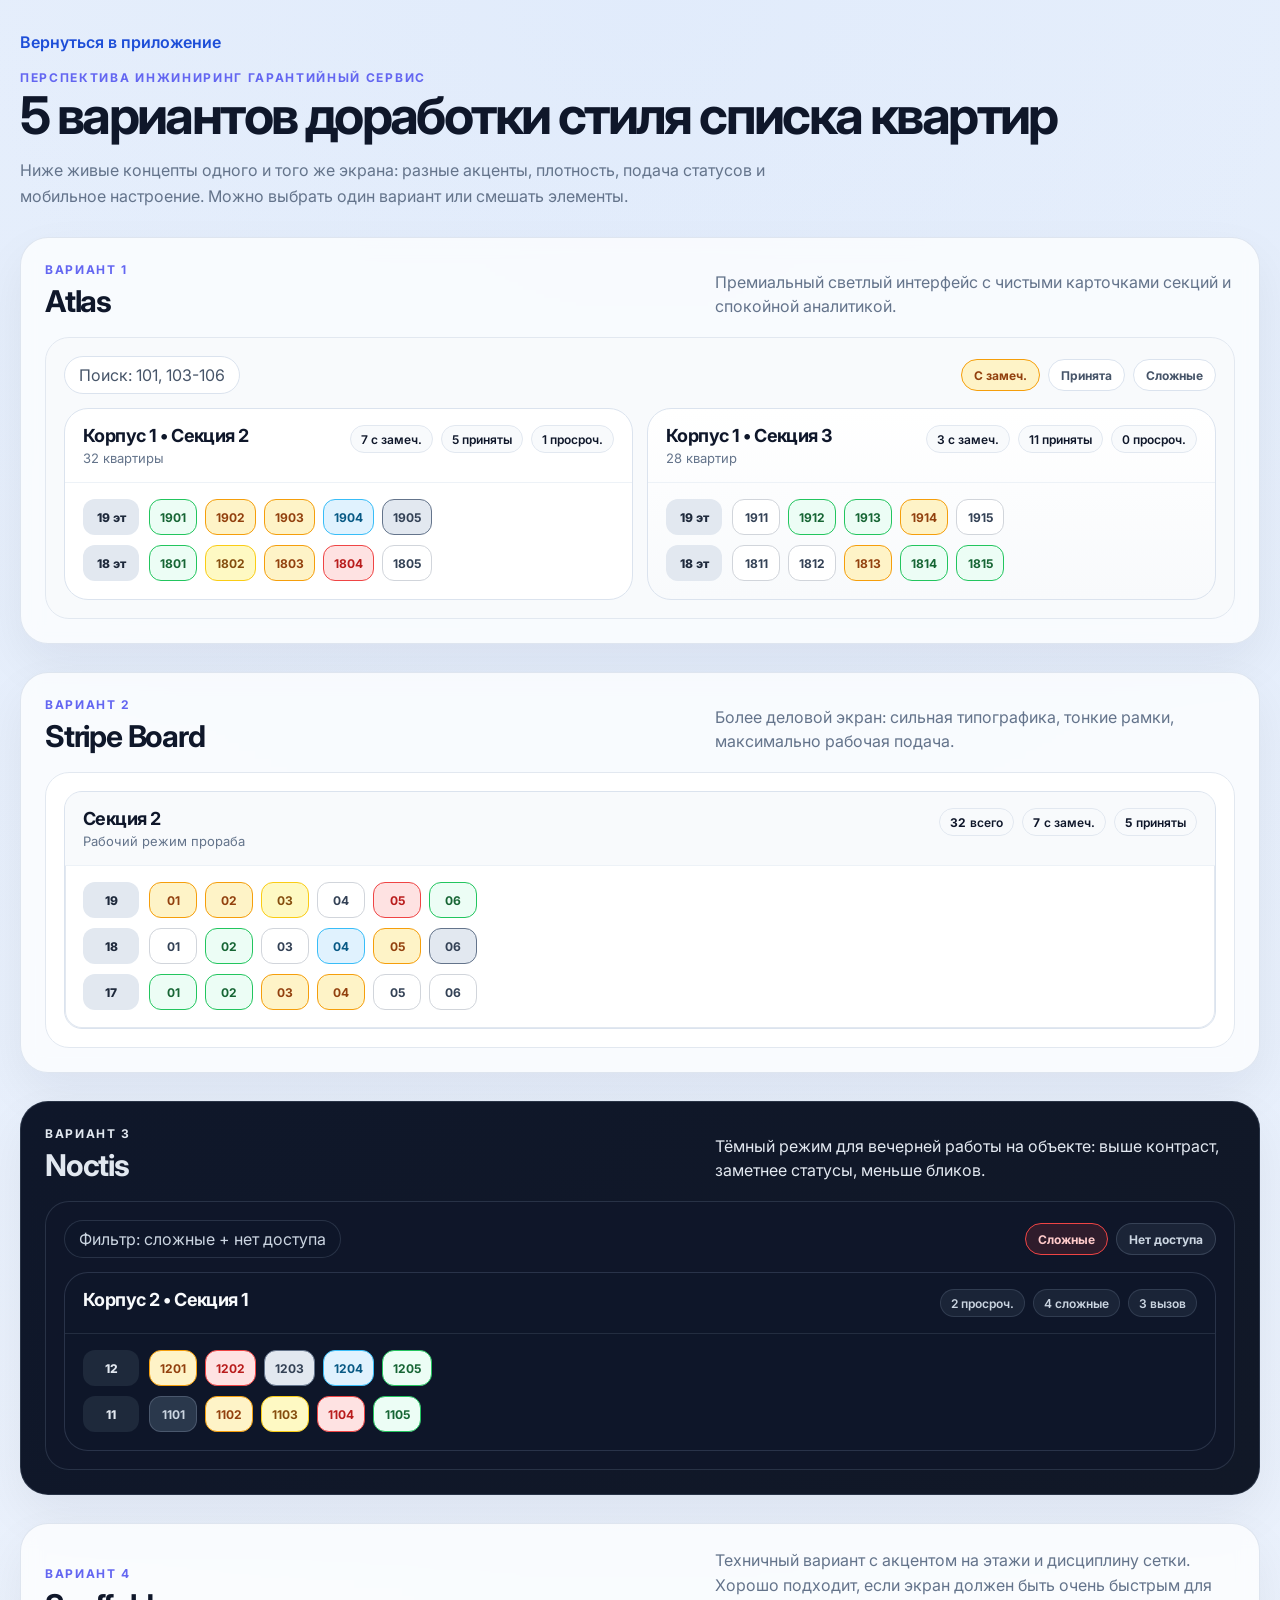
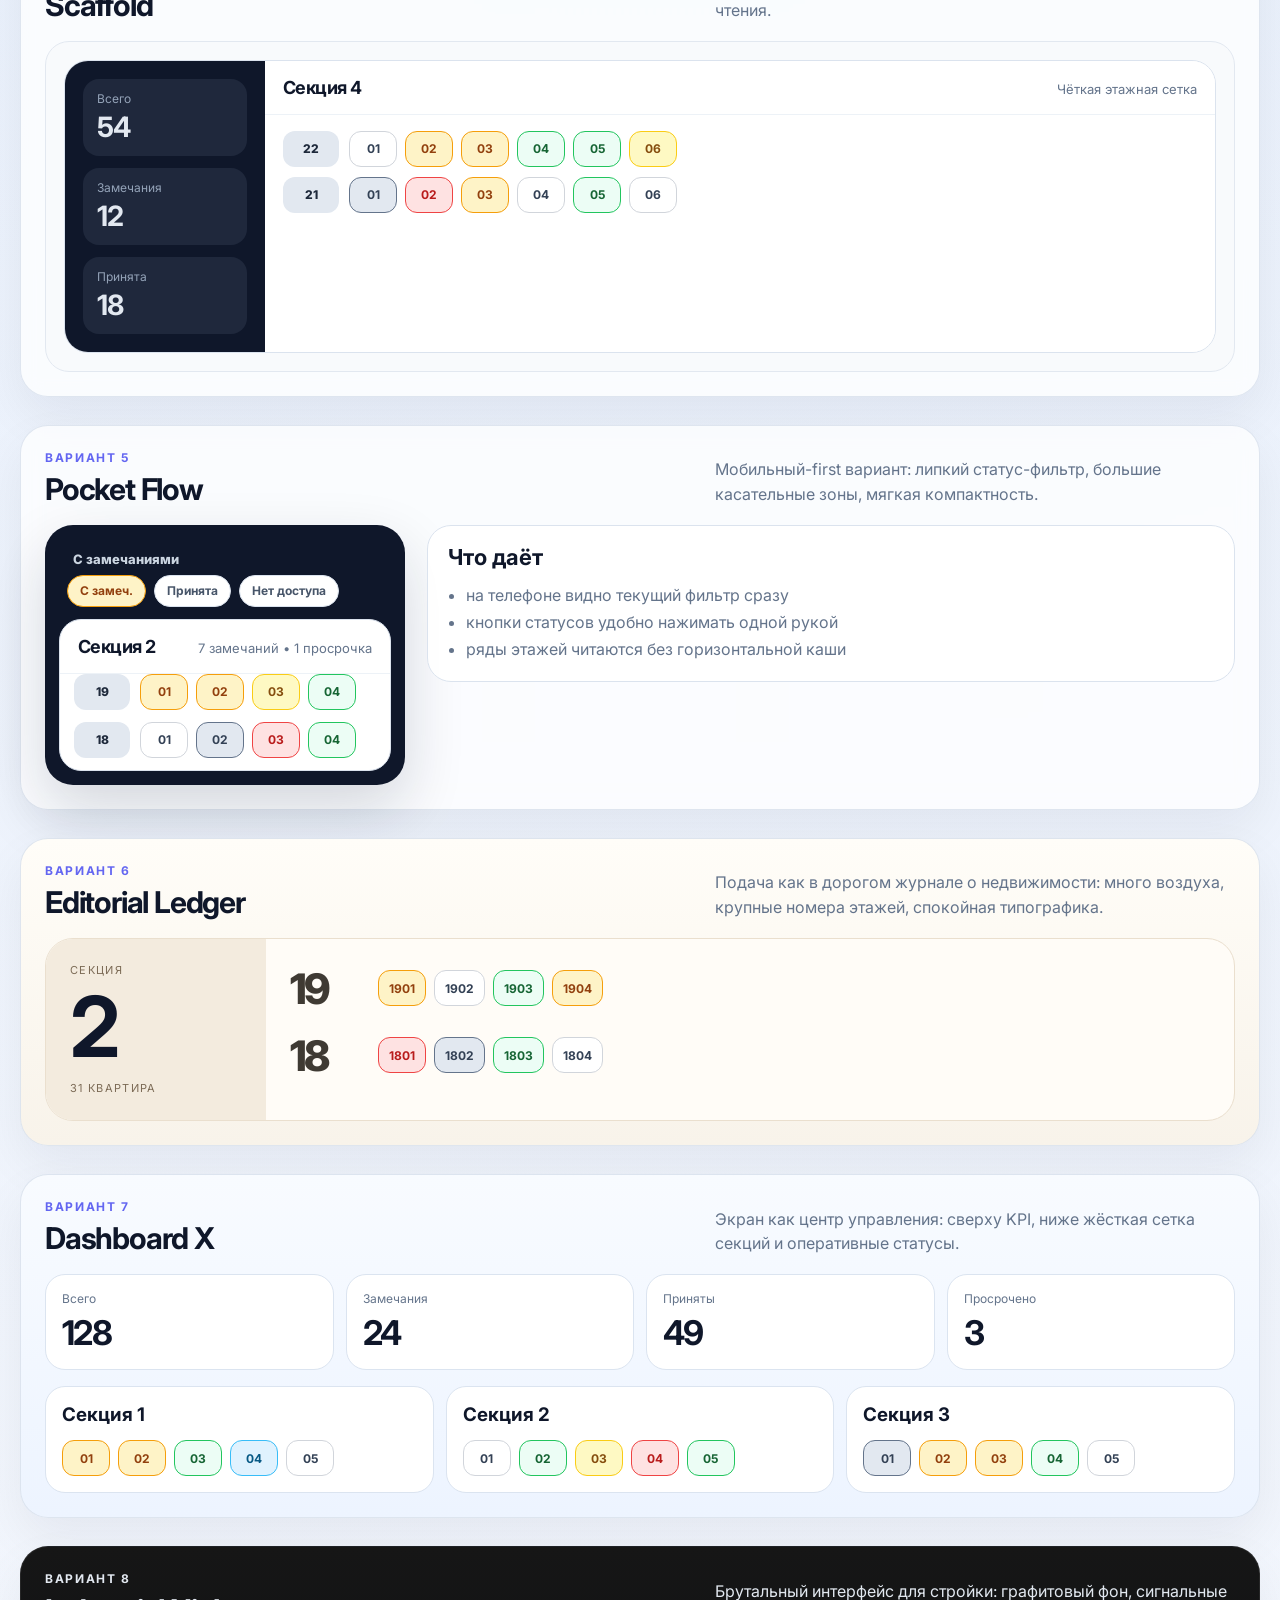
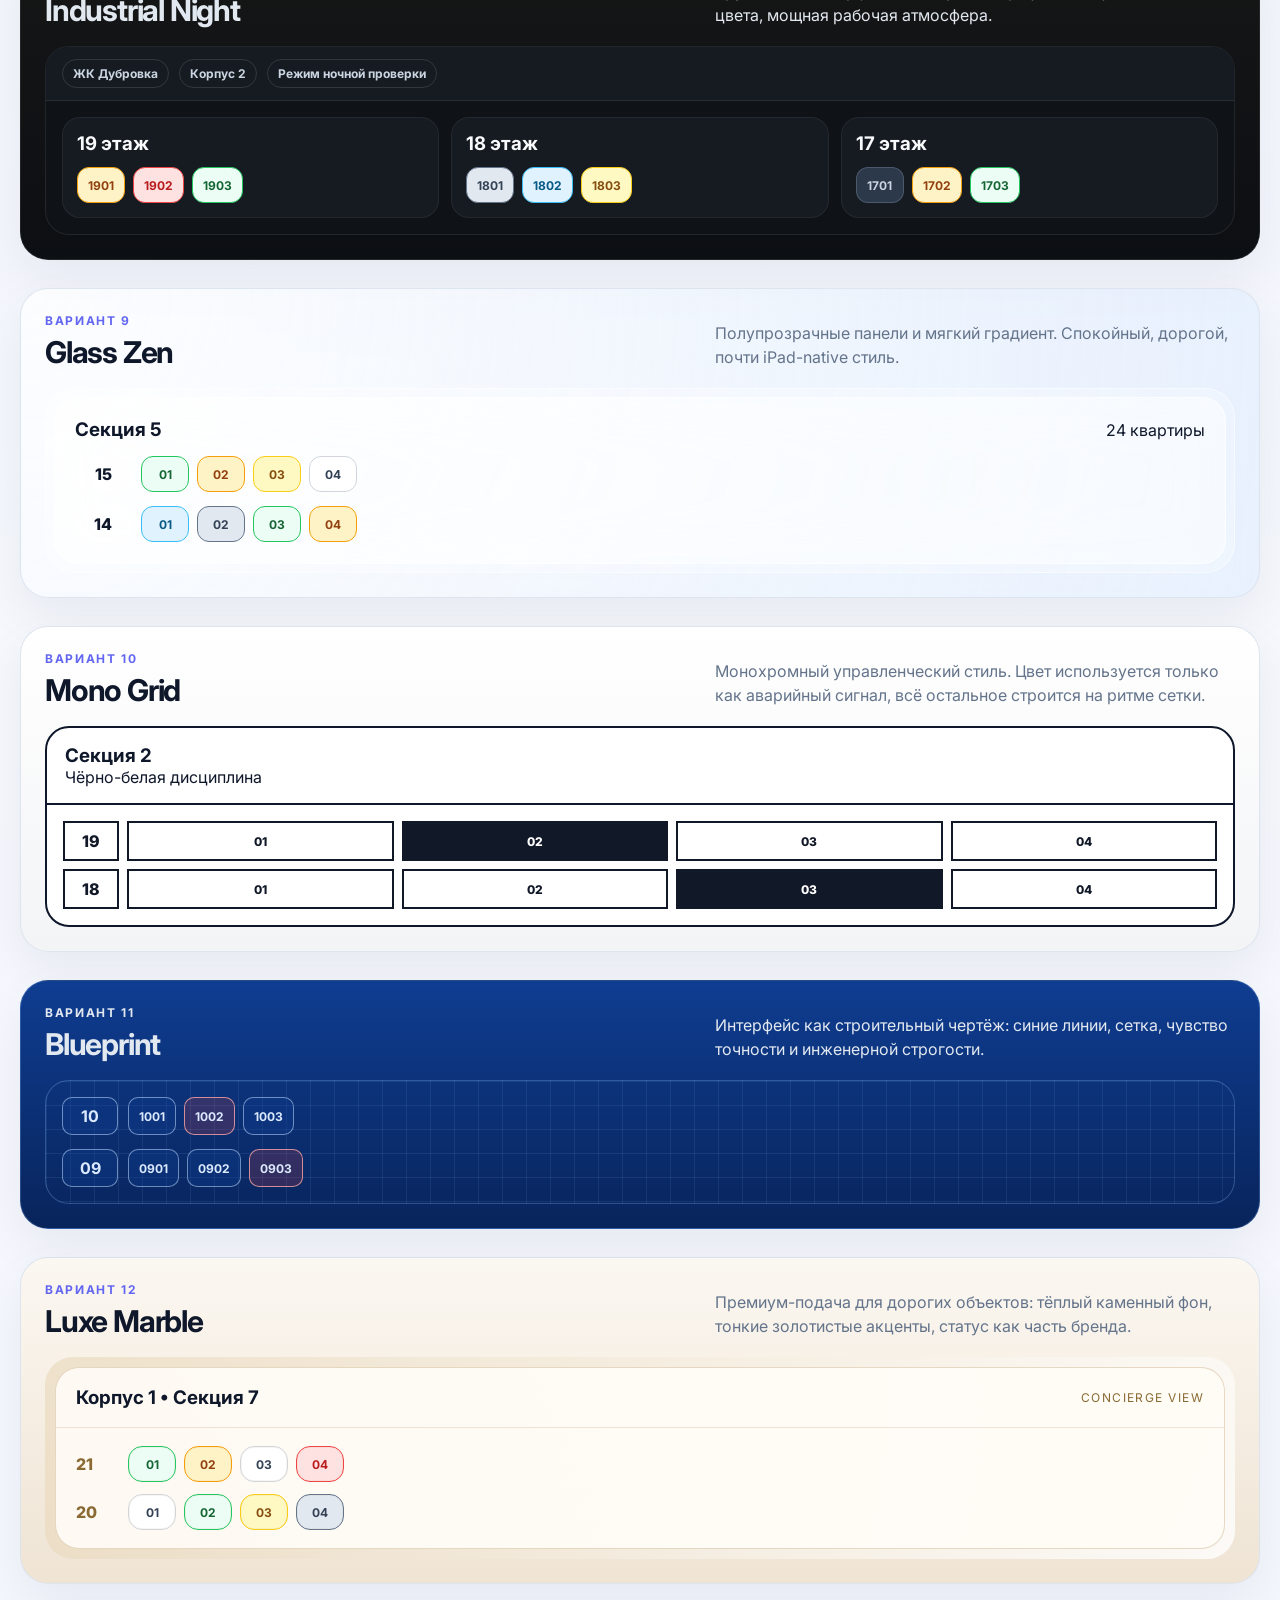
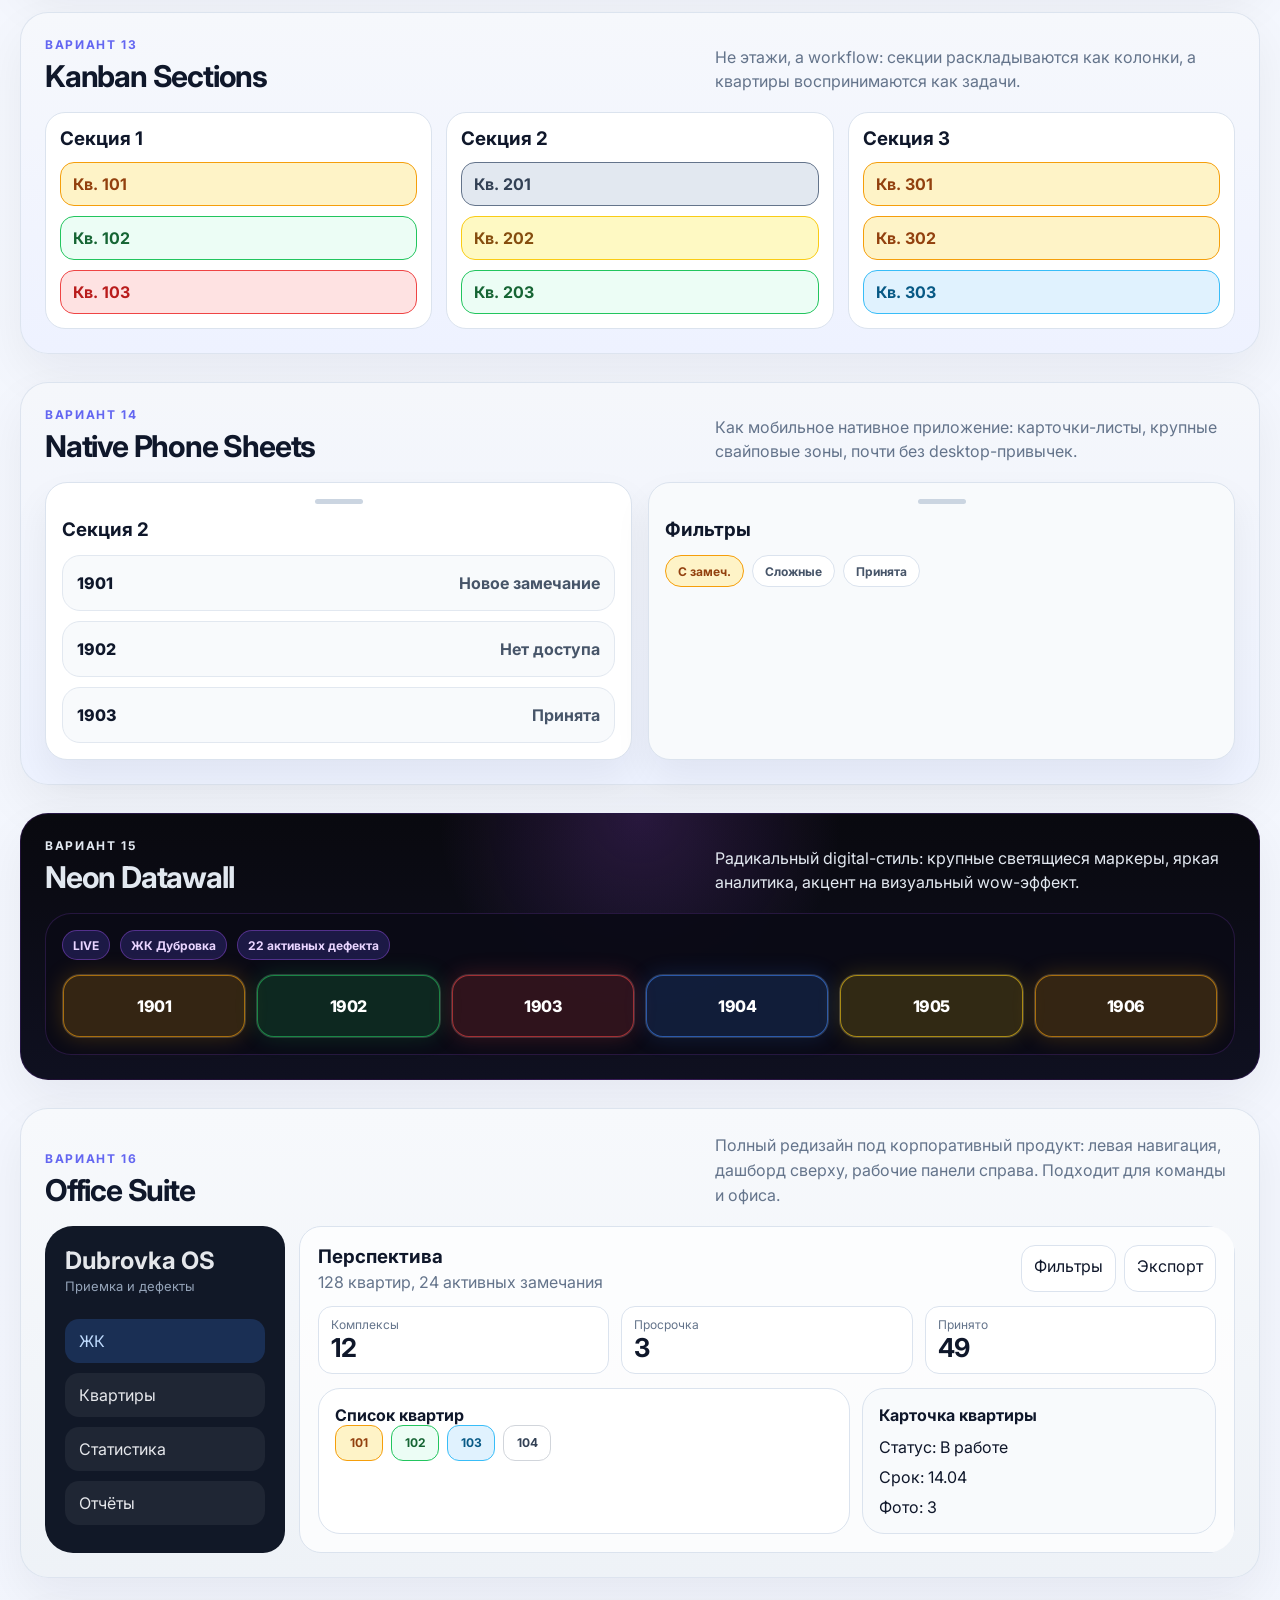
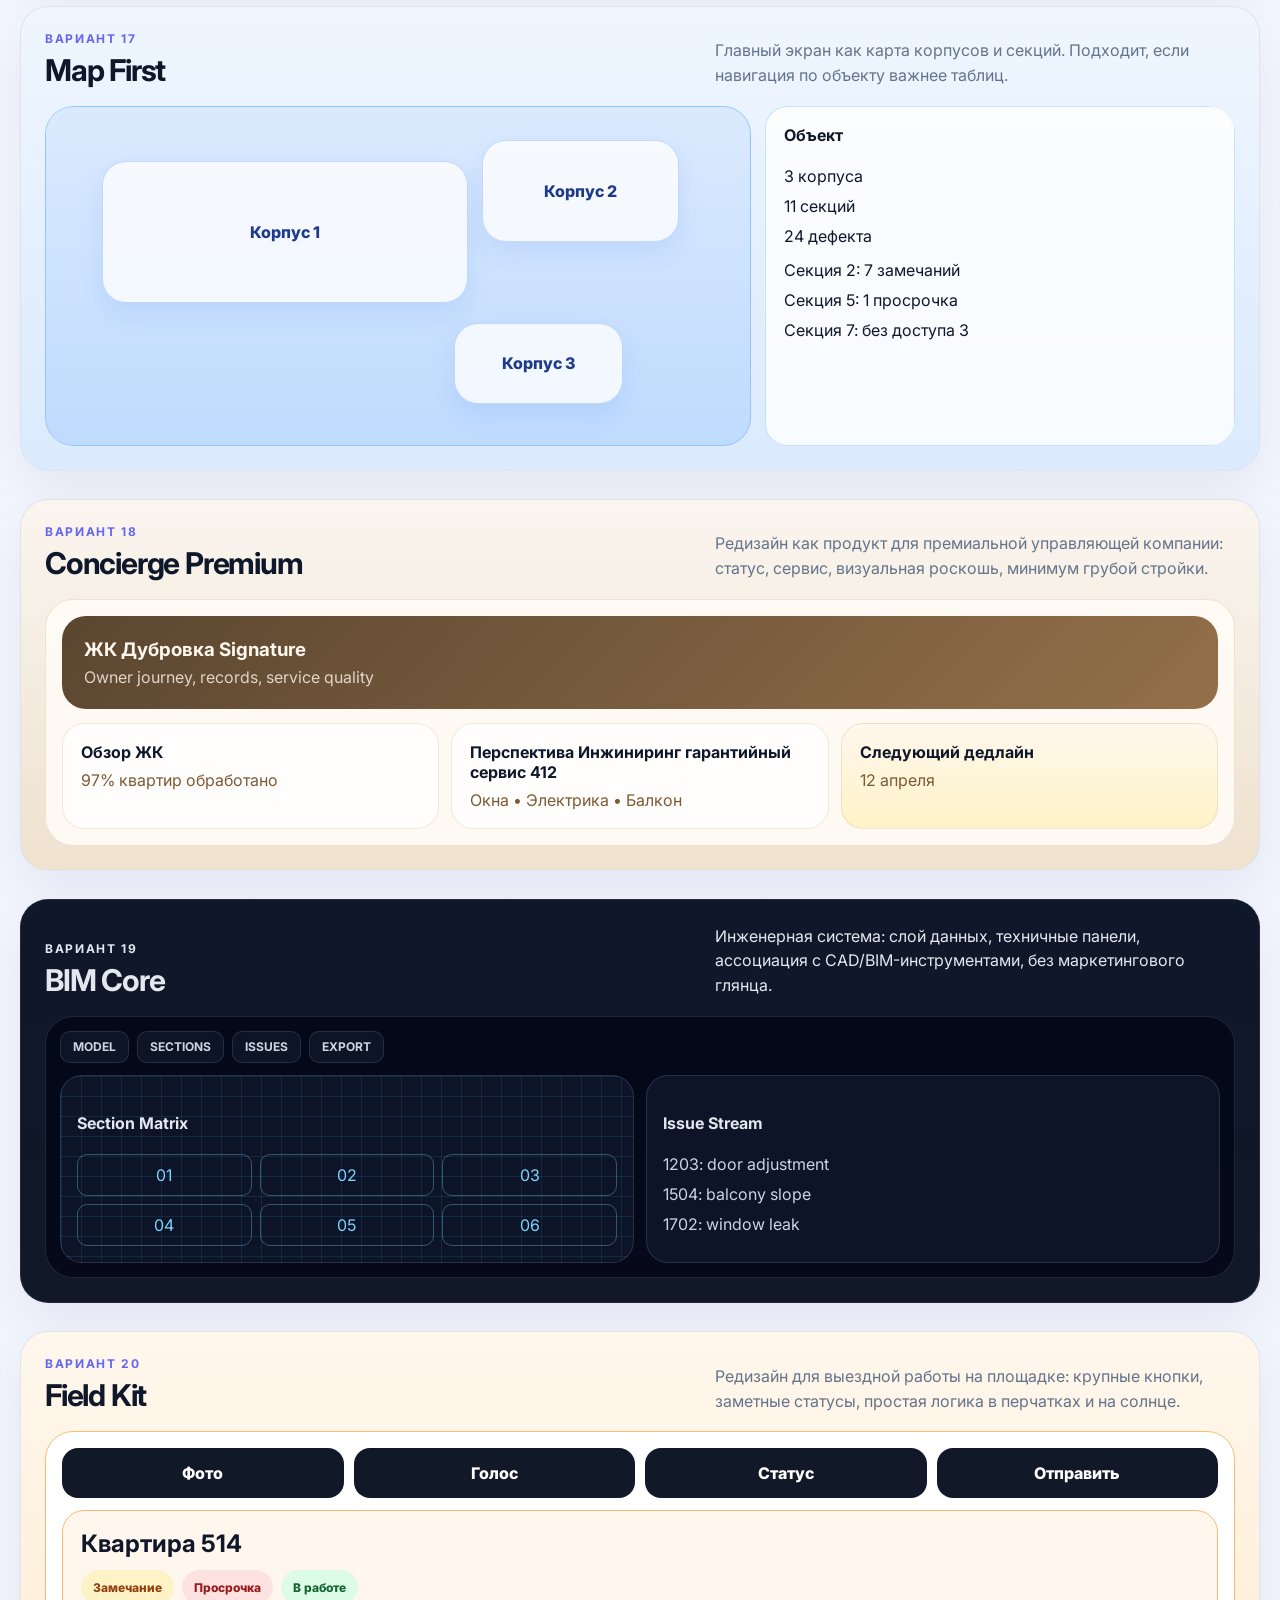
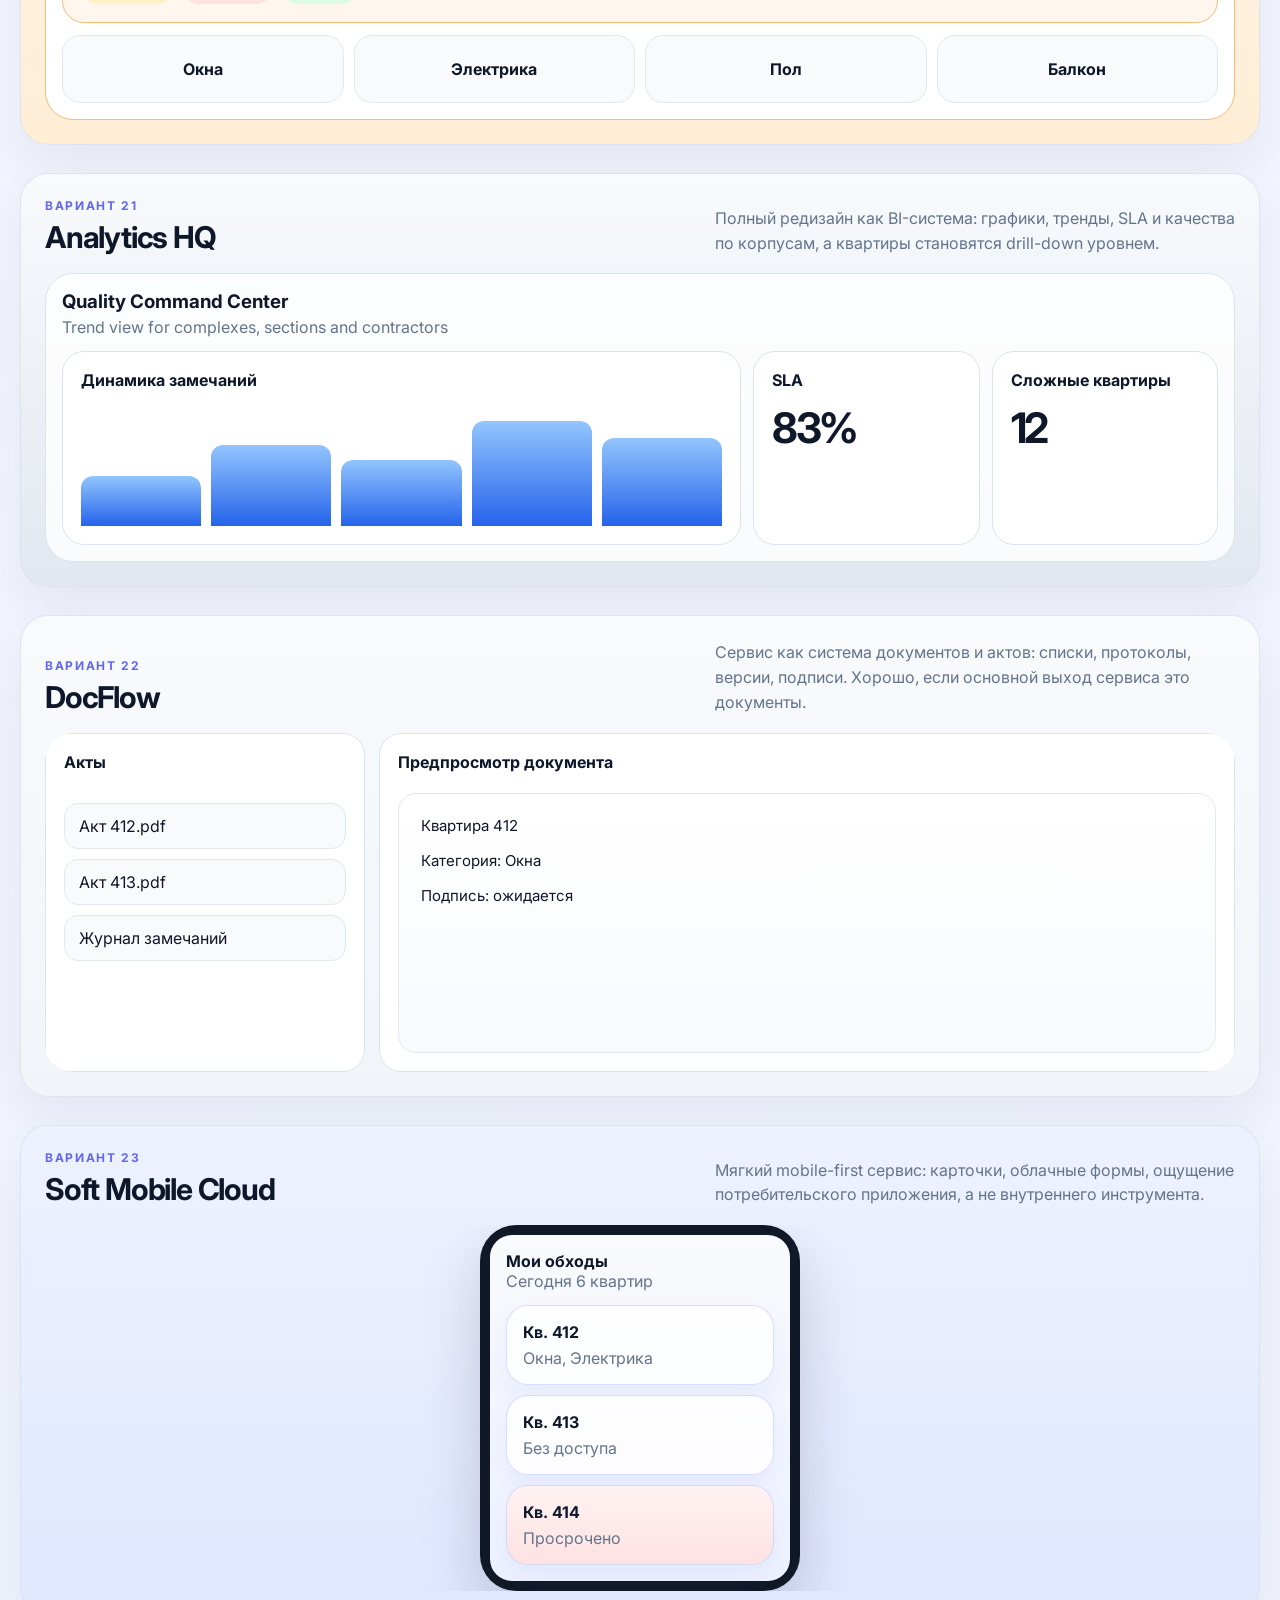
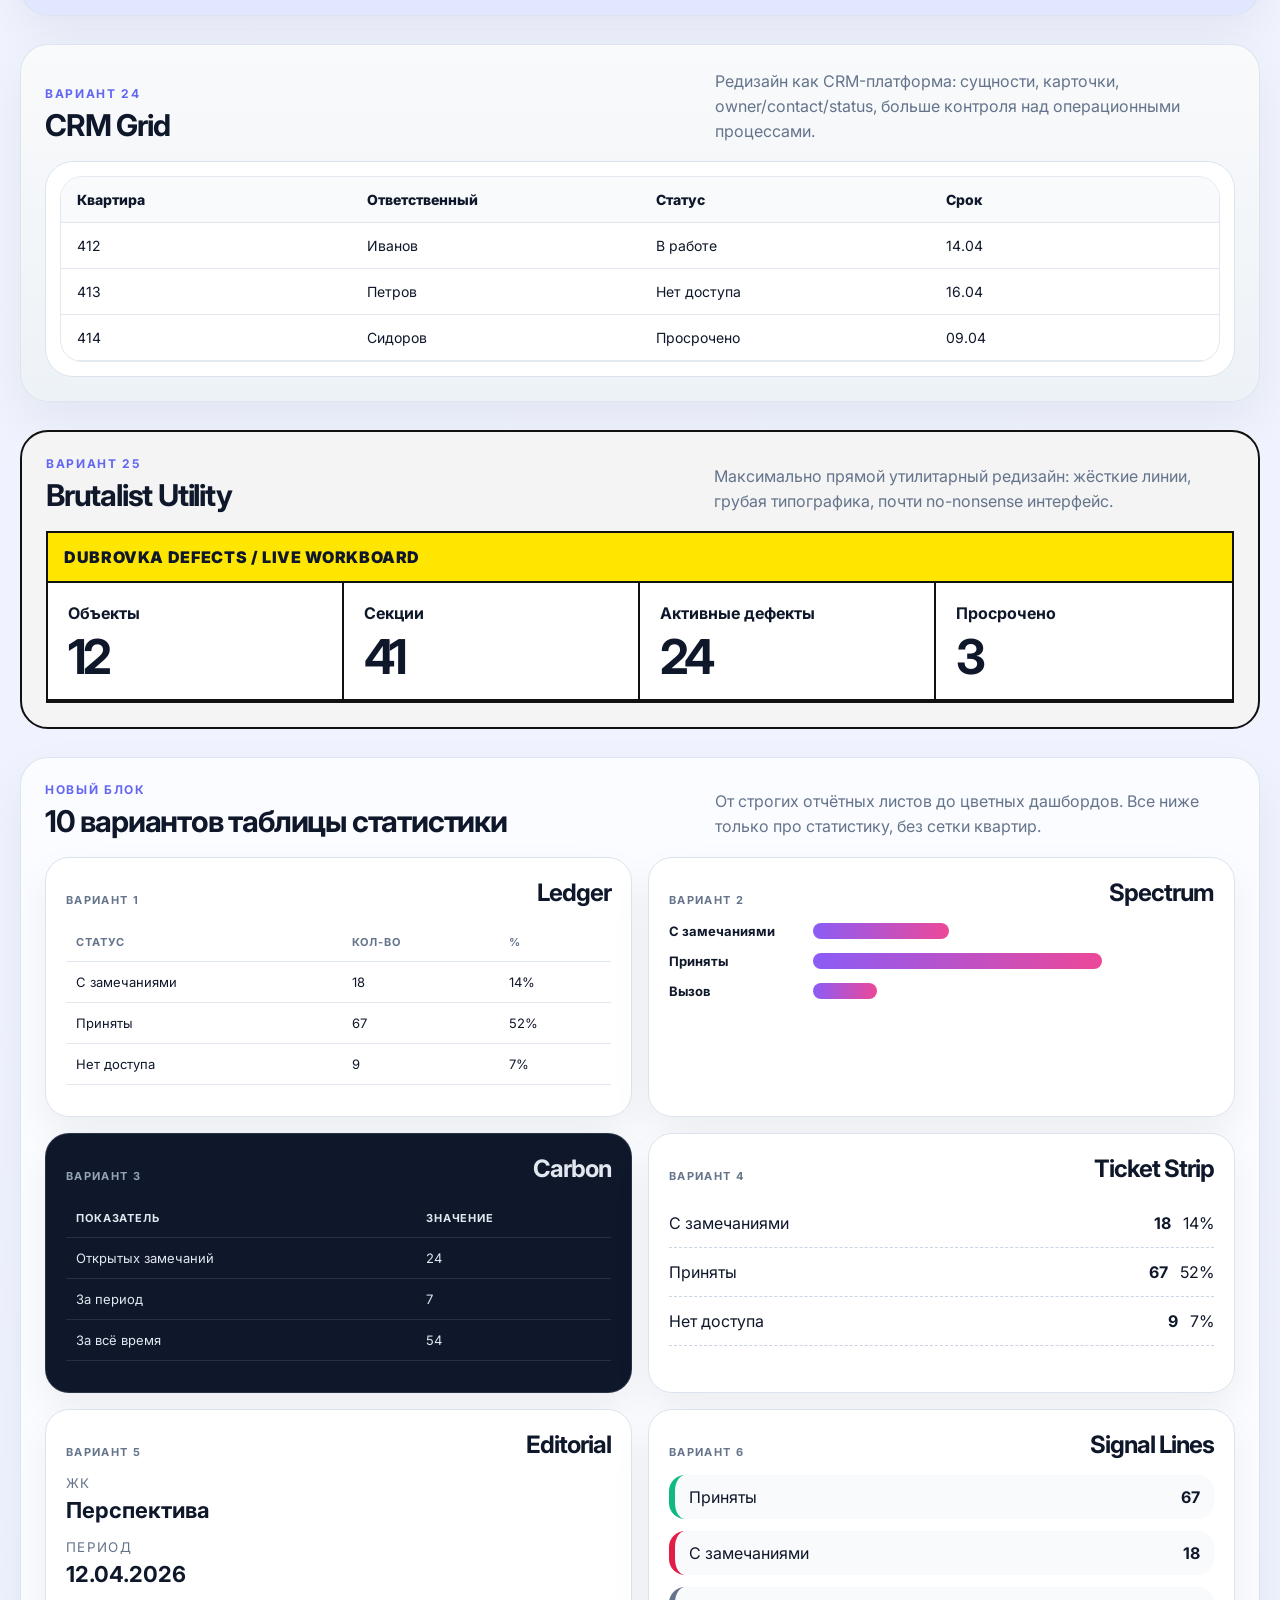
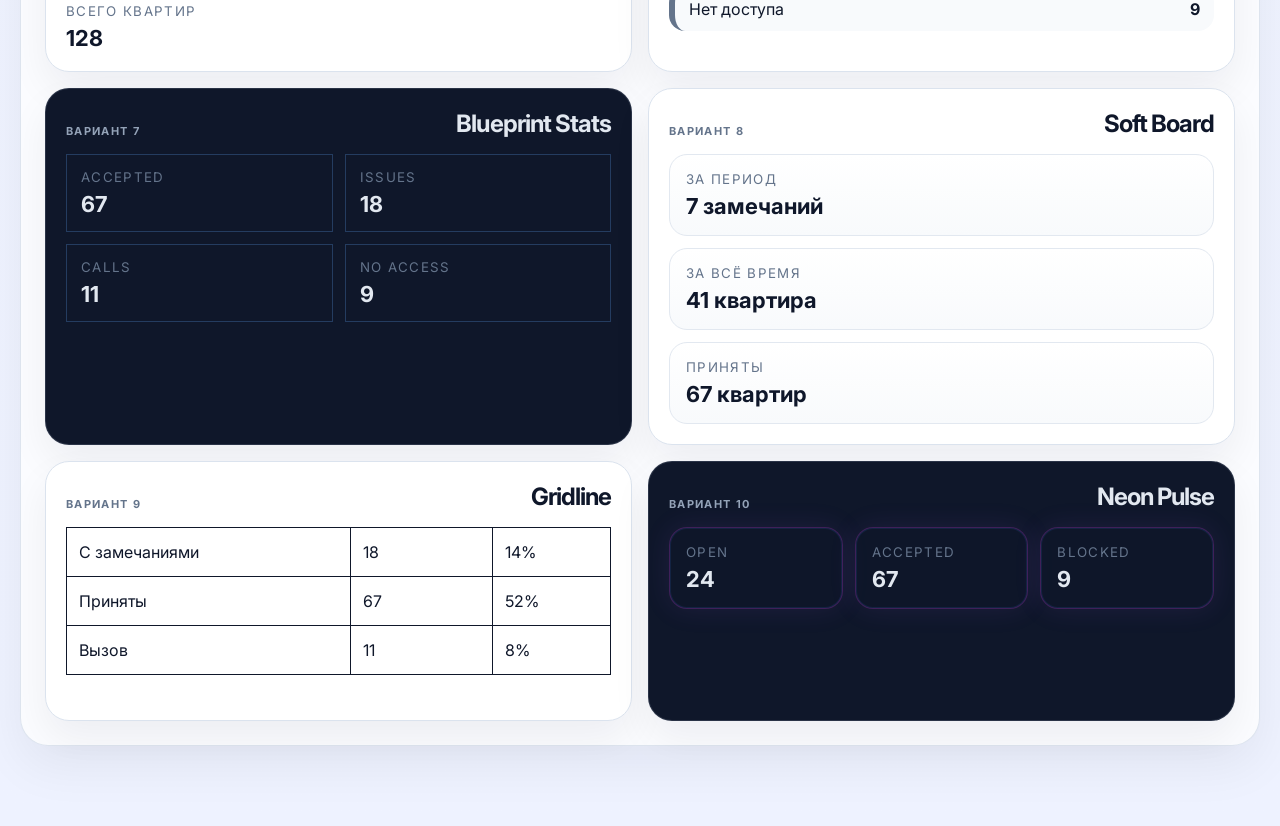
==== templates/style_variants.html @ 5943ac3c "feat: refresh complex cards and stats views" ====
<!DOCTYPE html>
<html lang="ru">
<head>
    <meta charset="UTF-8">
    <meta name="viewport" content="width=device-width, initial-scale=1.0">
    <title>Варианты стиля списка квартир</title>
    <link rel="preconnect" href="https://fonts.googleapis.com">
    <link rel="preconnect" href="https://fonts.gstatic.com" crossorigin>
    <link href="https://fonts.googleapis.com/css2?family=Inter:wght@400;500;600;700;800&display=swap" rel="stylesheet">
    <link rel="stylesheet" href="/static/style-variants.css?v=3">
</head>
<body>
    <main class="variants-page">
        <section class="hero">
            <a class="back-link" href="/">Вернуться в приложение</a>
            <p class="eyebrow">Перспектива Инжиниринг гарантийный сервис</p>
            <h1>5 вариантов доработки стиля списка квартир</h1>
            <p class="hero-text">Ниже живые концепты одного и того же экрана: разные акценты, плотность, подача статусов и мобильное настроение. Можно выбрать один вариант или смешать элементы.</p>
        </section>

        <section class="variant variant-atlas">
            <div class="variant-head">
                <div>
                    <p class="variant-kicker">Вариант 1</p>
                    <h2>Atlas</h2>
                </div>
                <p class="variant-note">Премиальный светлый интерфейс с чистыми карточками секций и спокойной аналитикой.</p>
            </div>
            <div class="preview-shell">
                <div class="preview-toolbar">
                    <div class="preview-search">Поиск: 101, 103-106</div>
                    <div class="preview-pills">
                        <span class="pill active warning">С замеч.</span>
                        <span class="pill">Принята</span>
                        <span class="pill">Сложные</span>
                    </div>
                </div>
                <div class="preview-grid two-cols">
                    <article class="section-card">
                        <header class="section-head">
                            <div>
                                <h3>Корпус 1 • Секция 2</h3>
                                <p>32 квартиры</p>
                            </div>
                            <div class="stats-row">
                                <span>7 с замеч.</span>
                                <span>5 приняты</span>
                                <span>1 просроч.</span>
                            </div>
                        </header>
                        <div class="floors compact">
                            <div class="floor"><span class="label">19 эт</span><div class="cells"><span class="apt ok">1901</span><span class="apt issue">1902</span><span class="apt issue">1903</span><span class="apt phone">1904</span><span class="apt no-access">1905</span></div></div>
                            <div class="floor"><span class="label">18 эт</span><div class="cells"><span class="apt ok">1801</span><span class="apt work">1802</span><span class="apt issue">1803</span><span class="apt complex">1804</span><span class="apt neutral">1805</span></div></div>
                        </div>
                    </article>
                    <article class="section-card ghost">
                        <header class="section-head">
                            <div>
                                <h3>Корпус 1 • Секция 3</h3>
                                <p>28 квартир</p>
                            </div>
                            <div class="stats-row">
                                <span>3 с замеч.</span>
                                <span>11 приняты</span>
                                <span>0 просроч.</span>
                            </div>
                        </header>
                        <div class="floors compact">
                            <div class="floor"><span class="label">19 эт</span><div class="cells"><span class="apt neutral">1911</span><span class="apt ok">1912</span><span class="apt ok">1913</span><span class="apt issue">1914</span><span class="apt neutral">1915</span></div></div>
                            <div class="floor"><span class="label">18 эт</span><div class="cells"><span class="apt neutral">1811</span><span class="apt neutral">1812</span><span class="apt issue">1813</span><span class="apt ok">1814</span><span class="apt ok">1815</span></div></div>
                        </div>
                    </article>
                </div>
            </div>
        </section>

        <section class="variant variant-stripe">
            <div class="variant-head">
                <div>
                    <p class="variant-kicker">Вариант 2</p>
                    <h2>Stripe Board</h2>
                </div>
                <p class="variant-note">Более деловой экран: сильная типографика, тонкие рамки, максимально рабочая подача.</p>
            </div>
            <div class="preview-shell dense-shell">
                <article class="board-card">
                    <header class="board-head">
                        <div>
                            <h3>Секция 2</h3>
                            <p>Рабочий режим прораба</p>
                        </div>
                        <div class="mini-kpis">
                            <span><b>32</b> всего</span>
                            <span><b>7</b> с замеч.</span>
                            <span><b>5</b> приняты</span>
                        </div>
                    </header>
                    <div class="board-rows">
                        <div class="board-row"><span class="label">19</span><div class="cells"><span class="apt issue">01</span><span class="apt issue">02</span><span class="apt work">03</span><span class="apt neutral">04</span><span class="apt complex">05</span><span class="apt ok">06</span></div></div>
                        <div class="board-row"><span class="label">18</span><div class="cells"><span class="apt neutral">01</span><span class="apt ok">02</span><span class="apt neutral">03</span><span class="apt phone">04</span><span class="apt issue">05</span><span class="apt no-access">06</span></div></div>
                        <div class="board-row"><span class="label">17</span><div class="cells"><span class="apt ok">01</span><span class="apt ok">02</span><span class="apt issue">03</span><span class="apt issue">04</span><span class="apt neutral">05</span><span class="apt neutral">06</span></div></div>
                    </div>
                </article>
            </div>
        </section>

        <section class="variant variant-noctis">
            <div class="variant-head light-text">
                <div>
                    <p class="variant-kicker">Вариант 3</p>
                    <h2>Noctis</h2>
                </div>
                <p class="variant-note">Тёмный режим для вечерней работы на объекте: выше контраст, заметнее статусы, меньше бликов.</p>
            </div>
            <div class="preview-shell dark-shell">
                <div class="preview-toolbar dark">
                    <div class="preview-search">Фильтр: сложные + нет доступа</div>
                    <div class="preview-pills">
                        <span class="pill dark complex active">Сложные</span>
                        <span class="pill dark">Нет доступа</span>
                    </div>
                </div>
                <article class="night-card">
                    <header class="night-head">
                        <h3>Корпус 2 • Секция 1</h3>
                        <div class="night-badges"><span>2 просроч.</span><span>4 сложные</span><span>3 вызов</span></div>
                    </header>
                    <div class="floors compact dark-floors">
                        <div class="floor"><span class="label dark">12</span><div class="cells"><span class="apt issue">1201</span><span class="apt complex">1202</span><span class="apt no-access">1203</span><span class="apt phone">1204</span><span class="apt ok">1205</span></div></div>
                        <div class="floor"><span class="label dark">11</span><div class="cells"><span class="apt neutral dark-neutral">1101</span><span class="apt issue">1102</span><span class="apt work">1103</span><span class="apt complex">1104</span><span class="apt ok">1105</span></div></div>
                    </div>
                </article>
            </div>
        </section>

        <section class="variant variant-scaffold">
            <div class="variant-head">
                <div>
                    <p class="variant-kicker">Вариант 4</p>
                    <h2>Scaffold</h2>
                </div>
                <p class="variant-note">Техничный вариант с акцентом на этажи и дисциплину сетки. Хорошо подходит, если экран должен быть очень быстрым для чтения.</p>
            </div>
            <div class="preview-shell scaffold-shell">
                <article class="scaffold-card">
                    <aside class="scaffold-side">
                        <div><span>Всего</span><strong>54</strong></div>
                        <div><span>Замечания</span><strong>12</strong></div>
                        <div><span>Принята</span><strong>18</strong></div>
                    </aside>
                    <div class="scaffold-main">
                        <header class="scaffold-head">
                            <h3>Секция 4</h3>
                            <p>Чёткая этажная сетка</p>
                        </header>
                        <div class="scaffold-floors">
                            <div class="scaffold-row"><span class="floor-tag">22</span><div class="cells"><span class="apt neutral">01</span><span class="apt issue">02</span><span class="apt issue">03</span><span class="apt ok">04</span><span class="apt ok">05</span><span class="apt work">06</span></div></div>
                            <div class="scaffold-row"><span class="floor-tag">21</span><div class="cells"><span class="apt no-access">01</span><span class="apt complex">02</span><span class="apt issue">03</span><span class="apt neutral">04</span><span class="apt ok">05</span><span class="apt neutral">06</span></div></div>
                        </div>
                    </div>
                </article>
            </div>
        </section>

        <section class="variant variant-mobile">
            <div class="variant-head">
                <div>
                    <p class="variant-kicker">Вариант 5</p>
                    <h2>Pocket Flow</h2>
                </div>
                <p class="variant-note">Мобильный-first вариант: липкий статус-фильтр, большие касательные зоны, мягкая компактность.</p>
            </div>
            <div class="mobile-demo">
                <div class="mobile-frame">
                    <div class="mobile-top">С замечаниями</div>
                    <div class="mobile-chips">
                        <span class="pill warning active">С замеч.</span>
                        <span class="pill">Принята</span>
                        <span class="pill">Нет доступа</span>
                    </div>
                    <article class="mobile-section">
                        <header>
                            <h3>Секция 2</h3>
                            <p>7 замечаний • 1 просрочка</p>
                        </header>
                        <div class="mobile-floor-row"><span>19</span><div class="cells"><span class="apt issue">01</span><span class="apt issue">02</span><span class="apt work">03</span><span class="apt ok">04</span></div></div>
                        <div class="mobile-floor-row"><span>18</span><div class="cells"><span class="apt neutral">01</span><span class="apt no-access">02</span><span class="apt complex">03</span><span class="apt ok">04</span></div></div>
                    </article>
                </div>
                <div class="mobile-aside">
                    <h3>Что даёт</h3>
                    <ul>
                        <li>на телефоне видно текущий фильтр сразу</li>
                        <li>кнопки статусов удобно нажимать одной рукой</li>
                        <li>ряды этажей читаются без горизонтальной каши</li>
                    </ul>
                </div>
            </div>
        </section>

        <section class="variant variant-editorial">
            <div class="variant-head">
                <div>
                    <p class="variant-kicker">Вариант 6</p>
                    <h2>Editorial Ledger</h2>
                </div>
                <p class="variant-note">Подача как в дорогом журнале о недвижимости: много воздуха, крупные номера этажей, спокойная типографика.</p>
            </div>
            <div class="editorial-shell">
                <div class="editorial-side">
                    <p>Секция</p>
                    <strong>2</strong>
                    <span>31 квартира</span>
                </div>
                <div class="editorial-main">
                    <div class="editorial-row"><span class="editorial-floor">19</span><div class="cells"><span class="apt issue">1901</span><span class="apt neutral">1902</span><span class="apt ok">1903</span><span class="apt issue">1904</span></div></div>
                    <div class="editorial-row"><span class="editorial-floor">18</span><div class="cells"><span class="apt complex">1801</span><span class="apt no-access">1802</span><span class="apt ok">1803</span><span class="apt neutral">1804</span></div></div>
                </div>
            </div>
        </section>

        <section class="variant variant-dashboardx">
            <div class="variant-head">
                <div>
                    <p class="variant-kicker">Вариант 7</p>
                    <h2>Dashboard X</h2>
                </div>
                <p class="variant-note">Экран как центр управления: сверху KPI, ниже жёсткая сетка секций и оперативные статусы.</p>
            </div>
            <div class="dash-shell">
                <div class="dash-kpis">
                    <div><span>Всего</span><strong>128</strong></div>
                    <div><span>Замечания</span><strong>24</strong></div>
                    <div><span>Приняты</span><strong>49</strong></div>
                    <div><span>Просрочено</span><strong>3</strong></div>
                </div>
                <div class="dash-grid">
                    <article class="dash-card"><h3>Секция 1</h3><div class="cells"><span class="apt issue">01</span><span class="apt issue">02</span><span class="apt ok">03</span><span class="apt phone">04</span><span class="apt neutral">05</span></div></article>
                    <article class="dash-card"><h3>Секция 2</h3><div class="cells"><span class="apt neutral">01</span><span class="apt ok">02</span><span class="apt work">03</span><span class="apt complex">04</span><span class="apt ok">05</span></div></article>
                    <article class="dash-card"><h3>Секция 3</h3><div class="cells"><span class="apt no-access">01</span><span class="apt issue">02</span><span class="apt issue">03</span><span class="apt ok">04</span><span class="apt neutral">05</span></div></article>
                </div>
            </div>
        </section>

        <section class="variant variant-industrial">
            <div class="variant-head light-text">
                <div>
                    <p class="variant-kicker">Вариант 8</p>
                    <h2>Industrial Night</h2>
                </div>
                <p class="variant-note">Брутальный интерфейс для стройки: графитовый фон, сигнальные цвета, мощная рабочая атмосфера.</p>
            </div>
            <div class="industrial-shell">
                <header class="industrial-top">
                    <span>ЖК Дубровка</span>
                    <span>Корпус 2</span>
                    <span>Режим ночной проверки</span>
                </header>
                <div class="industrial-board">
                    <div class="industrial-column"><h3>19 этаж</h3><div class="cells"><span class="apt issue">1901</span><span class="apt complex">1902</span><span class="apt ok">1903</span></div></div>
                    <div class="industrial-column"><h3>18 этаж</h3><div class="cells"><span class="apt no-access">1801</span><span class="apt phone">1802</span><span class="apt work">1803</span></div></div>
                    <div class="industrial-column"><h3>17 этаж</h3><div class="cells"><span class="apt neutral dark-neutral">1701</span><span class="apt issue">1702</span><span class="apt ok">1703</span></div></div>
                </div>
            </div>
        </section>

        <section class="variant variant-glasszen">
            <div class="variant-head">
                <div>
                    <p class="variant-kicker">Вариант 9</p>
                    <h2>Glass Zen</h2>
                </div>
                <p class="variant-note">Полупрозрачные панели и мягкий градиент. Спокойный, дорогой, почти iPad-native стиль.</p>
            </div>
            <div class="glass-shell">
                <article class="glass-card">
                    <div class="glass-meta">
                        <h3>Секция 5</h3>
                        <span>24 квартиры</span>
                    </div>
                    <div class="glass-floors">
                        <div class="glass-row"><span>15</span><div class="cells"><span class="apt ok">01</span><span class="apt issue">02</span><span class="apt work">03</span><span class="apt neutral">04</span></div></div>
                        <div class="glass-row"><span>14</span><div class="cells"><span class="apt phone">01</span><span class="apt no-access">02</span><span class="apt ok">03</span><span class="apt issue">04</span></div></div>
                    </div>
                </article>
            </div>
        </section>

        <section class="variant variant-monochrome">
            <div class="variant-head">
                <div>
                    <p class="variant-kicker">Вариант 10</p>
                    <h2>Mono Grid</h2>
                </div>
                <p class="variant-note">Монохромный управленческий стиль. Цвет используется только как аварийный сигнал, всё остальное строится на ритме сетки.</p>
            </div>
            <div class="mono-shell">
                <div class="mono-head"><h3>Секция 2</h3><p>Чёрно-белая дисциплина</p></div>
                <div class="mono-grid">
                    <span class="mono-tag">19</span><span class="apt mono">01</span><span class="apt mono alert">02</span><span class="apt mono">03</span><span class="apt mono">04</span>
                    <span class="mono-tag">18</span><span class="apt mono">01</span><span class="apt mono">02</span><span class="apt mono alert">03</span><span class="apt mono">04</span>
                </div>
            </div>
        </section>

        <section class="variant variant-blueprint">
            <div class="variant-head light-text">
                <div>
                    <p class="variant-kicker">Вариант 11</p>
                    <h2>Blueprint</h2>
                </div>
                <p class="variant-note">Интерфейс как строительный чертёж: синие линии, сетка, чувство точности и инженерной строгости.</p>
            </div>
            <div class="blueprint-shell">
                <div class="blueprint-plan">
                    <div class="bp-row"><span class="bp-floor">10</span><div class="cells"><span class="apt blueprint-cell">1001</span><span class="apt blueprint-cell issuebp">1002</span><span class="apt blueprint-cell">1003</span></div></div>
                    <div class="bp-row"><span class="bp-floor">09</span><div class="cells"><span class="apt blueprint-cell">0901</span><span class="apt blueprint-cell">0902</span><span class="apt blueprint-cell issuebp">0903</span></div></div>
                </div>
            </div>
        </section>

        <section class="variant variant-luxe">
            <div class="variant-head">
                <div>
                    <p class="variant-kicker">Вариант 12</p>
                    <h2>Luxe Marble</h2>
                </div>
                <p class="variant-note">Премиум-подача для дорогих объектов: тёплый каменный фон, тонкие золотистые акценты, статус как часть бренда.</p>
            </div>
            <div class="luxe-shell">
                <article class="luxe-card">
                    <header><h3>Корпус 1 • Секция 7</h3><span>Concierge View</span></header>
                    <div class="luxe-floors">
                        <div class="luxe-row"><span>21</span><div class="cells"><span class="apt luxe ok">01</span><span class="apt luxe issue">02</span><span class="apt luxe neutral">03</span><span class="apt luxe complex">04</span></div></div>
                        <div class="luxe-row"><span>20</span><div class="cells"><span class="apt luxe neutral">01</span><span class="apt luxe ok">02</span><span class="apt luxe work">03</span><span class="apt luxe no-access">04</span></div></div>
                    </div>
                </article>
            </div>
        </section>

        <section class="variant variant-kanban">
            <div class="variant-head">
                <div>
                    <p class="variant-kicker">Вариант 13</p>
                    <h2>Kanban Sections</h2>
                </div>
                <p class="variant-note">Не этажи, а workflow: секции раскладываются как колонки, а квартиры воспринимаются как задачи.</p>
            </div>
            <div class="kanban-shell">
                <div class="kanban-col"><h3>Секция 1</h3><div class="kanban-stack"><span class="kanban-card issue">Кв. 101</span><span class="kanban-card ok">Кв. 102</span><span class="kanban-card complex">Кв. 103</span></div></div>
                <div class="kanban-col"><h3>Секция 2</h3><div class="kanban-stack"><span class="kanban-card no-access">Кв. 201</span><span class="kanban-card work">Кв. 202</span><span class="kanban-card ok">Кв. 203</span></div></div>
                <div class="kanban-col"><h3>Секция 3</h3><div class="kanban-stack"><span class="kanban-card issue">Кв. 301</span><span class="kanban-card issue">Кв. 302</span><span class="kanban-card phone">Кв. 303</span></div></div>
            </div>
        </section>

        <section class="variant variant-nativephone">
            <div class="variant-head">
                <div>
                    <p class="variant-kicker">Вариант 14</p>
                    <h2>Native Phone Sheets</h2>
                </div>
                <p class="variant-note">Как мобильное нативное приложение: карточки-листы, крупные свайповые зоны, почти без desktop-привычек.</p>
            </div>
            <div class="native-phone-shell">
                <div class="sheet"><div class="sheet-handle"></div><h3>Секция 2</h3><div class="sheet-list"><div class="sheet-item"><span>1901</span><b>Новое замечание</b></div><div class="sheet-item"><span>1902</span><b>Нет доступа</b></div><div class="sheet-item"><span>1903</span><b>Принята</b></div></div></div>
                <div class="sheet info"><div class="sheet-handle"></div><h3>Фильтры</h3><div class="sheet-chips"><span class="pill active warning">С замеч.</span><span class="pill">Сложные</span><span class="pill">Принята</span></div></div>
            </div>
        </section>

        <section class="variant variant-neonwall">
            <div class="variant-head light-text">
                <div>
                    <p class="variant-kicker">Вариант 15</p>
                    <h2>Neon Datawall</h2>
                </div>
                <p class="variant-note">Радикальный digital-стиль: крупные светящиеся маркеры, яркая аналитика, акцент на визуальный wow-эффект.</p>
            </div>
            <div class="neon-shell">
                <div class="neon-strip"><span>LIVE</span><span>ЖК Дубровка</span><span>22 активных дефекта</span></div>
                <div class="neon-grid">
                    <div class="neon-cell issue">1901</div>
                    <div class="neon-cell ok">1902</div>
                    <div class="neon-cell complex">1903</div>
                    <div class="neon-cell no-access">1904</div>
                    <div class="neon-cell work">1905</div>
                    <div class="neon-cell issue">1906</div>
                </div>
            </div>
        </section>

        <section class="variant variant-suite">
            <div class="variant-head">
                <div>
                    <p class="variant-kicker">Вариант 16</p>
                    <h2>Office Suite</h2>
                </div>
                <p class="variant-note">Полный редизайн под корпоративный продукт: левая навигация, дашборд сверху, рабочие панели справа. Подходит для команды и офиса.</p>
            </div>
            <div class="service-shell suite-shell">
                <aside class="service-sidebar">
                    <div class="brand-block"><strong>Dubrovka OS</strong><span>Приемка и дефекты</span></div>
                    <nav class="service-nav"><span class="active">ЖК</span><span>Квартиры</span><span>Статистика</span><span>Отчёты</span></nav>
                </aside>
                <div class="service-main">
                    <div class="service-topbar">
                        <div class="top-title"><h3>Перспектива</h3><p>128 квартир, 24 активных замечания</p></div>
                        <div class="top-actions"><span>Фильтры</span><span>Экспорт</span></div>
                    </div>
                    <div class="service-kpis"><div><span>Комплексы</span><strong>12</strong></div><div><span>Просрочка</span><strong>3</strong></div><div><span>Принято</span><strong>49</strong></div></div>
                    <div class="service-content-grid">
                        <article class="service-panel"><h4>Список квартир</h4><div class="cells"><span class="apt issue">101</span><span class="apt ok">102</span><span class="apt phone">103</span><span class="apt neutral">104</span></div></article>
                        <article class="service-panel soft"><h4>Карточка квартиры</h4><div class="detail-lines"><span>Статус: В работе</span><span>Срок: 14.04</span><span>Фото: 3</span></div></article>
                    </div>
                </div>
            </div>
        </section>

        <section class="variant variant-mapfirst">
            <div class="variant-head">
                <div>
                    <p class="variant-kicker">Вариант 17</p>
                    <h2>Map First</h2>
                </div>
                <p class="variant-note">Главный экран как карта корпусов и секций. Подходит, если навигация по объекту важнее таблиц.</p>
            </div>
            <div class="service-shell map-shell">
                <div class="map-canvas">
                    <div class="map-building large"><span>Корпус 1</span></div>
                    <div class="map-building mid"><span>Корпус 2</span></div>
                    <div class="map-building small"><span>Корпус 3</span></div>
                </div>
                <aside class="map-sidepanel">
                    <h4>Объект</h4>
                    <div class="map-stats"><span>3 корпуса</span><span>11 секций</span><span>24 дефекта</span></div>
                    <div class="map-list"><span>Секция 2: 7 замечаний</span><span>Секция 5: 1 просрочка</span><span>Секция 7: без доступа 3</span></div>
                </aside>
            </div>
        </section>

        <section class="variant variant-conciergeplus">
            <div class="variant-head">
                <div>
                    <p class="variant-kicker">Вариант 18</p>
                    <h2>Concierge Premium</h2>
                </div>
                <p class="variant-note">Редизайн как продукт для премиальной управляющей компании: статус, сервис, визуальная роскошь, минимум грубой стройки.</p>
            </div>
            <div class="service-shell concierge-shell">
                <header class="concierge-hero"><h3>ЖК Дубровка Signature</h3><p>Owner journey, records, service quality</p></header>
                <div class="concierge-grid">
                    <article class="concierge-card"><h4>Обзор ЖК</h4><span>97% квартир обработано</span></article>
                    <article class="concierge-card"><h4>Перспектива Инжиниринг гарантийный сервис 412</h4><span>Окна • Электрика • Балкон</span></article>
                    <article class="concierge-card accent"><h4>Следующий дедлайн</h4><span>12 апреля</span></article>
                </div>
            </div>
        </section>

        <section class="variant variant-bimcore">
            <div class="variant-head light-text">
                <div>
                    <p class="variant-kicker">Вариант 19</p>
                    <h2>BIM Core</h2>
                </div>
                <p class="variant-note">Инженерная система: слой данных, техничные панели, ассоциация с CAD/BIM-инструментами, без маркетингового глянца.</p>
            </div>
            <div class="service-shell bim-shell">
                <div class="bim-toolbar"><span>MODEL</span><span>SECTIONS</span><span>ISSUES</span><span>EXPORT</span></div>
                <div class="bim-grid">
                    <article class="bim-panel wire"><h4>Section Matrix</h4><div class="matrix"><span>01</span><span>02</span><span>03</span><span>04</span><span>05</span><span>06</span></div></article>
                    <article class="bim-panel"><h4>Issue Stream</h4><div class="detail-lines light"><span>1203: door adjustment</span><span>1504: balcony slope</span><span>1702: window leak</span></div></article>
                </div>
            </div>
        </section>

        <section class="variant variant-fieldkit">
            <div class="variant-head">
                <div>
                    <p class="variant-kicker">Вариант 20</p>
                    <h2>Field Kit</h2>
                </div>
                <p class="variant-note">Редизайн для выездной работы на площадке: крупные кнопки, заметные статусы, простая логика в перчатках и на солнце.</p>
            </div>
            <div class="service-shell field-shell">
                <div class="field-controls"><span>Фото</span><span>Голос</span><span>Статус</span><span>Отправить</span></div>
                <div class="field-card"><h4>Квартира 514</h4><div class="field-statuses"><span class="status-chip warn">Замечание</span><span class="status-chip late">Просрочка</span><span class="status-chip ok">В работе</span></div></div>
                <div class="field-grid"><span class="field-cell">Окна</span><span class="field-cell">Электрика</span><span class="field-cell">Пол</span><span class="field-cell">Балкон</span></div>
            </div>
        </section>

        <section class="variant variant-analyticshq">
            <div class="variant-head">
                <div>
                    <p class="variant-kicker">Вариант 21</p>
                    <h2>Analytics HQ</h2>
                </div>
                <p class="variant-note">Полный редизайн как BI-система: графики, тренды, SLA и качества по корпусам, а квартиры становятся drill-down уровнем.</p>
            </div>
            <div class="service-shell hq-shell">
                <div class="hq-header"><h3>Quality Command Center</h3><p>Trend view for complexes, sections and contractors</p></div>
                <div class="hq-panels">
                    <article class="hq-card wide"><h4>Динамика замечаний</h4><div class="fake-chart"><span></span><span></span><span></span><span></span><span></span></div></article>
                    <article class="hq-card"><h4>SLA</h4><strong>83%</strong></article>
                    <article class="hq-card"><h4>Сложные квартиры</h4><strong>12</strong></article>
                </div>
            </div>
        </section>

        <section class="variant variant-docflow">
            <div class="variant-head">
                <div>
                    <p class="variant-kicker">Вариант 22</p>
                    <h2>DocFlow</h2>
                </div>
                <p class="variant-note">Сервис как система документов и актов: списки, протоколы, версии, подписи. Хорошо, если основной выход сервиса это документы.</p>
            </div>
            <div class="service-shell doc-shell">
                <div class="doc-column ledger"><h4>Акты</h4><span>Акт 412.pdf</span><span>Акт 413.pdf</span><span>Журнал замечаний</span></div>
                <div class="doc-column page"><h4>Предпросмотр документа</h4><div class="fake-page"><span>Квартира 412</span><span>Категория: Окна</span><span>Подпись: ожидается</span></div></div>
            </div>
        </section>

        <section class="variant variant-softmobile">
            <div class="variant-head">
                <div>
                    <p class="variant-kicker">Вариант 23</p>
                    <h2>Soft Mobile Cloud</h2>
                </div>
                <p class="variant-note">Мягкий mobile-first сервис: карточки, облачные формы, ощущение потребительского приложения, а не внутреннего инструмента.</p>
            </div>
            <div class="service-shell softmobile-shell">
                <div class="phone-mock">
                    <div class="phone-screen">
                        <div class="mobile-headline"><h4>Мои обходы</h4><span>Сегодня 6 квартир</span></div>
                        <div class="mobile-stack"><div class="soft-card"><b>Кв. 412</b><span>Окна, Электрика</span></div><div class="soft-card"><b>Кв. 413</b><span>Без доступа</span></div><div class="soft-card accent"><b>Кв. 414</b><span>Просрочено</span></div></div>
                    </div>
                </div>
            </div>
        </section>

        <section class="variant variant-crmgrid">
            <div class="variant-head">
                <div>
                    <p class="variant-kicker">Вариант 24</p>
                    <h2>CRM Grid</h2>
                </div>
                <p class="variant-note">Редизайн как CRM-платформа: сущности, карточки, owner/contact/status, больше контроля над операционными процессами.</p>
            </div>
            <div class="service-shell crm-shell">
                <div class="crm-table">
                    <div class="crm-row crm-head"><span>Квартира</span><span>Ответственный</span><span>Статус</span><span>Срок</span></div>
                    <div class="crm-row"><span>412</span><span>Иванов</span><span>В работе</span><span>14.04</span></div>
                    <div class="crm-row"><span>413</span><span>Петров</span><span>Нет доступа</span><span>16.04</span></div>
                    <div class="crm-row"><span>414</span><span>Сидоров</span><span>Просрочено</span><span>09.04</span></div>
                </div>
            </div>
        </section>

        <section class="variant variant-brutalistx">
            <div class="variant-head">
                <div>
                    <p class="variant-kicker">Вариант 25</p>
                    <h2>Brutalist Utility</h2>
                </div>
                <p class="variant-note">Максимально прямой утилитарный редизайн: жёсткие линии, грубая типографика, почти no-nonsense интерфейс.</p>
            </div>
            <div class="service-shell brutal-shell">
                <div class="brutal-banner">DUBROVKA DEFECTS / LIVE WORKBOARD</div>
                <div class="brutal-grid">
                    <article><h4>Объекты</h4><strong>12</strong></article>
                    <article><h4>Секции</h4><strong>41</strong></article>
                    <article><h4>Активные дефекты</h4><strong>24</strong></article>
                    <article><h4>Просрочено</h4><strong>3</strong></article>
                </div>
            </div>
        </section>

        <section class="variant stats-variants-showcase">
            <div class="variant-head">
                <div>
                    <p class="variant-kicker">Новый блок</p>
                    <h2>10 вариантов таблицы статистики</h2>
                </div>
                <p class="variant-note">От строгих отчётных листов до цветных дашбордов. Все ниже только про статистику, без сетки квартир.</p>
            </div>
            <div class="stats-catalog">
                <article class="stats-card stats-card-ledger">
                    <header><span>Вариант 1</span><h3>Ledger</h3></header>
                    <table class="stats-mini-table">
                        <tr><th>Статус</th><th>Кол-во</th><th>%</th></tr>
                        <tr><td>С замечаниями</td><td>18</td><td>14%</td></tr>
                        <tr><td>Приняты</td><td>67</td><td>52%</td></tr>
                        <tr><td>Нет доступа</td><td>9</td><td>7%</td></tr>
                    </table>
                </article>

                <article class="stats-card stats-card-spectrum">
                    <header><span>Вариант 2</span><h3>Spectrum</h3></header>
                    <div class="stats-bars">
                        <div><b>С замечаниями</b><span style="width: 34%"></span></div>
                        <div><b>Приняты</b><span style="width: 72%"></span></div>
                        <div><b>Вызов</b><span style="width: 16%"></span></div>
                    </div>
                </article>

                <article class="stats-card stats-card-carbon dark">
                    <header><span>Вариант 3</span><h3>Carbon</h3></header>
                    <table class="stats-mini-table dark-table">
                        <tr><th>Показатель</th><th>Значение</th></tr>
                        <tr><td>Открытых замечаний</td><td>24</td></tr>
                        <tr><td>За период</td><td>7</td></tr>
                        <tr><td>За всё время</td><td>54</td></tr>
                    </table>
                </article>

                <article class="stats-card stats-card-ticket">
                    <header><span>Вариант 4</span><h3>Ticket Strip</h3></header>
                    <div class="stats-ticket-row"><label>С замечаниями</label><strong>18</strong><em>14%</em></div>
                    <div class="stats-ticket-row"><label>Приняты</label><strong>67</strong><em>52%</em></div>
                    <div class="stats-ticket-row"><label>Нет доступа</label><strong>9</strong><em>7%</em></div>
                </article>

                <article class="stats-card stats-card-editorial">
                    <header><span>Вариант 5</span><h3>Editorial</h3></header>
                    <div class="stats-editorial-grid">
                        <div><small>ЖК</small><strong>Перспектива</strong></div>
                        <div><small>Период</small><strong>12.04.2026</strong></div>
                        <div><small>Всего квартир</small><strong>128</strong></div>
                    </div>
                </article>

                <article class="stats-card stats-card-signal">
                    <header><span>Вариант 6</span><h3>Signal Lines</h3></header>
                    <ul class="stats-signal-list">
                        <li class="mint"><span>Приняты</span><b>67</b></li>
                        <li class="rose"><span>С замечаниями</span><b>18</b></li>
                        <li class="slate"><span>Нет доступа</span><b>9</b></li>
                    </ul>
                </article>

                <article class="stats-card stats-card-blueprint dark">
                    <header><span>Вариант 7</span><h3>Blueprint Stats</h3></header>
                    <div class="stats-blueprint-grid">
                        <div><small>Accepted</small><strong>67</strong></div>
                        <div><small>Issues</small><strong>18</strong></div>
                        <div><small>Calls</small><strong>11</strong></div>
                        <div><small>No access</small><strong>9</strong></div>
                    </div>
                </article>

                <article class="stats-card stats-card-soft">
                    <header><span>Вариант 8</span><h3>Soft Board</h3></header>
                    <div class="stats-soft-stack">
                        <section><small>За период</small><strong>7 замечаний</strong></section>
                        <section><small>За всё время</small><strong>41 квартира</strong></section>
                        <section><small>Приняты</small><strong>67 квартир</strong></section>
                    </div>
                </article>

                <article class="stats-card stats-card-gridline">
                    <header><span>Вариант 9</span><h3>Gridline</h3></header>
                    <div class="stats-gridline-table">
                        <div>С замечаниями</div><div>18</div><div>14%</div>
                        <div>Приняты</div><div>67</div><div>52%</div>
                        <div>Вызов</div><div>11</div><div>8%</div>
                    </div>
                </article>

                <article class="stats-card stats-card-neon dark">
                    <header><span>Вариант 10</span><h3>Neon Pulse</h3></header>
                    <div class="stats-neon-kpis">
                        <div><small>Open</small><strong>24</strong></div>
                        <div><small>Accepted</small><strong>67</strong></div>
                        <div><small>Blocked</small><strong>9</strong></div>
                    </div>
                </article>
            </div>
        </section>
    </main>
</body>
</html>
---- static/style-variants.css ----
:root {
  --bg: #f4f6fb;
  --card: #ffffff;
  --text: #0f172a;
  --muted: #64748b;
  --line: #dbe3ee;
  --ok-bg: #ecfdf5;
  --ok-br: #22c55e;
  --issue-bg: #fef3c7;
  --issue-br: #f59e0b;
  --work-bg: #fef9c3;
  --work-br: #facc15;
  --phone-bg: #e0f2fe;
  --phone-br: #38bdf8;
  --complex-bg: #fee2e2;
  --complex-br: #ef4444;
  --no-bg: #e2e8f0;
  --no-br: #64748b;
  --neutral-bg: #ffffff;
  --neutral-br: #d1d5db;
}

* { box-sizing: border-box; }

body {
  margin: 0;
  font-family: 'Inter', sans-serif;
  color: var(--text);
  background:
    radial-gradient(circle at top, rgba(59, 130, 246, 0.12), transparent 32%),
    linear-gradient(180deg, #f8fafc 0%, #eef2ff 100%);
}

.variants-page {
  max-width: 1320px;
  margin: 0 auto;
  padding: 32px 20px 80px;
}

.hero {
  margin-bottom: 28px;
}

.back-link {
  display: inline-flex;
  margin-bottom: 18px;
  color: #1d4ed8;
  text-decoration: none;
  font-weight: 600;
}

.eyebrow,
.variant-kicker {
  margin: 0 0 6px;
  font-size: 12px;
  font-weight: 700;
  letter-spacing: 0.14em;
  text-transform: uppercase;
  color: #6366f1;
}

h1 {
  margin: 0;
  font-size: clamp(32px, 5vw, 52px);
  line-height: 0.98;
  letter-spacing: -0.05em;
}

.hero-text {
  max-width: 760px;
  margin: 16px 0 0;
  color: var(--muted);
  font-size: 16px;
  line-height: 1.6;
}

.variant {
  margin-top: 28px;
  padding: 24px;
  border-radius: 28px;
  background: rgba(255, 255, 255, 0.74);
  border: 1px solid rgba(219, 227, 238, 0.9);
  box-shadow: 0 20px 50px rgba(15, 23, 42, 0.06);
  backdrop-filter: blur(10px);
}

.variant-head {
  display: flex;
  align-items: flex-end;
  justify-content: space-between;
  gap: 16px;
  margin-bottom: 18px;
}

.variant-head h2 {
  margin: 0;
  font-size: 30px;
  letter-spacing: -0.04em;
}

.variant-note {
  max-width: 520px;
  margin: 0;
  color: var(--muted);
  line-height: 1.55;
}

.light-text,
.light-text .variant-note,
.light-text .variant-kicker,
.variant-noctis h2 {
  color: #e2e8f0;
}

.preview-shell {
  padding: 18px;
  border-radius: 24px;
  background: rgba(248, 250, 252, 0.92);
  border: 1px solid #e2e8f0;
}

.preview-toolbar {
  display: flex;
  align-items: center;
  justify-content: space-between;
  gap: 12px;
  margin-bottom: 14px;
}

.preview-search {
  min-height: 38px;
  padding: 0 14px;
  display: inline-flex;
  align-items: center;
  border-radius: 999px;
  border: 1px solid var(--line);
  background: #fff;
  color: #475569;
}

.preview-pills {
  display: flex;
  flex-wrap: wrap;
  gap: 8px;
}

.pill {
  display: inline-flex;
  align-items: center;
  min-height: 32px;
  padding: 0 12px;
  border-radius: 999px;
  border: 1px solid var(--line);
  background: #fff;
  font-size: 12px;
  font-weight: 700;
  color: #475569;
}

.pill.active.warning,
.pill.warning.active { background: var(--issue-bg); border-color: var(--issue-br); color: #92400e; }
.pill.dark { background: rgba(30, 41, 59, 0.8); border-color: rgba(148, 163, 184, 0.24); color: #cbd5e1; }
.pill.dark.active,
.pill.dark.complex.active { background: rgba(239, 68, 68, 0.14); border-color: #ef4444; color: #fecaca; }

.preview-grid.two-cols {
  display: grid;
  grid-template-columns: repeat(2, minmax(0, 1fr));
  gap: 14px;
}

.section-card,
.board-card,
.night-card,
.scaffold-card,
.mobile-section {
  border-radius: 24px;
  background: #fff;
  border: 1px solid #dbe3ee;
  overflow: hidden;
}

.ghost { background: linear-gradient(180deg, #ffffff 0%, #f8fafc 100%); }

.section-head,
.board-head,
.night-head,
.scaffold-head,
.mobile-section header {
  display: flex;
  align-items: flex-start;
  justify-content: space-between;
  gap: 14px;
  padding: 16px 18px;
  border-bottom: 1px solid #edf2f7;
}

.section-head h3,
.board-head h3,
.night-head h3,
.scaffold-head h3,
.mobile-section h3 {
  margin: 0;
  font-size: 18px;
  letter-spacing: -0.03em;
}

.section-head p,
.board-head p,
.scaffold-head p,
.mobile-section p {
  margin: 4px 0 0;
  color: var(--muted);
  font-size: 13px;
}

.stats-row,
.mini-kpis,
.night-badges {
  display: flex;
  flex-wrap: wrap;
  gap: 8px;
}

.stats-row span,
.mini-kpis span,
.night-badges span {
  min-height: 28px;
  padding: 0 10px;
  display: inline-flex;
  align-items: center;
  border-radius: 999px;
  background: #f8fafc;
  border: 1px solid #e2e8f0;
  font-size: 12px;
  font-weight: 600;
}

.floors,
.board-rows,
.scaffold-floors {
  padding: 16px 18px 18px;
}

.floor,
.board-row,
.scaffold-row,
.mobile-floor-row {
  display: grid;
  grid-template-columns: 56px minmax(0, 1fr);
  gap: 10px;
  align-items: start;
}

.floors.compact,
.board-rows,
.scaffold-floors {
  display: flex;
  flex-direction: column;
  gap: 10px;
}

.label,
.floor-tag,
.mobile-floor-row > span {
  min-height: 36px;
  padding: 0 8px;
  display: inline-flex;
  align-items: center;
  justify-content: center;
  border-radius: 12px;
  background: #e2e8f0;
  color: #1e293b;
  font-size: 12px;
  font-weight: 800;
}

.label.dark {
  background: #1e293b;
  color: #e2e8f0;
}

.cells {
  display: flex;
  flex-wrap: wrap;
  gap: 8px;
}

.apt {
  min-width: 48px;
  height: 36px;
  padding: 0 10px;
  display: inline-flex;
  align-items: center;
  justify-content: center;
  border-radius: 12px;
  border: 1px solid transparent;
  font-size: 12px;
  font-weight: 700;
  background: var(--neutral-bg);
  border-color: var(--neutral-br);
  color: #334155;
}

.apt.ok { background: var(--ok-bg); border-color: var(--ok-br); color: #166534; }
.apt.issue { background: var(--issue-bg); border-color: var(--issue-br); color: #92400e; }
.apt.work { background: var(--work-bg); border-color: var(--work-br); color: #854d0e; }
.apt.phone { background: var(--phone-bg); border-color: var(--phone-br); color: #075985; }
.apt.complex { background: var(--complex-bg); border-color: var(--complex-br); color: #b91c1c; }
.apt.no-access { background: var(--no-bg); border-color: var(--no-br); color: #334155; }
.apt.neutral.dark-neutral { background: rgba(51, 65, 85, 0.8); border-color: rgba(148, 163, 184, 0.3); color: #cbd5e1; }

.stats-catalog {
  display: grid;
  grid-template-columns: repeat(2, minmax(0, 1fr));
  gap: 16px;
}

.stats-card {
  min-height: 260px;
  padding: 20px;
  border-radius: 24px;
  border: 1px solid #dbe3ee;
  background: #fff;
  box-shadow: 0 18px 40px rgba(15, 23, 42, 0.06);
}

.stats-card.dark {
  background: #0f172a;
  color: #e2e8f0;
  border-color: rgba(148, 163, 184, 0.2);
}

.stats-card header {
  display: flex;
  align-items: end;
  justify-content: space-between;
  gap: 12px;
  margin-bottom: 16px;
}

.stats-card header span {
  font-size: 11px;
  font-weight: 700;
  letter-spacing: 0.12em;
  text-transform: uppercase;
  color: #64748b;
}

.stats-card.dark header span { color: #94a3b8; }

.stats-card h3 {
  margin: 0;
  font-size: 24px;
  letter-spacing: -0.04em;
}

.stats-mini-table {
  width: 100%;
  border-collapse: collapse;
}

.stats-mini-table th,
.stats-mini-table td {
  padding: 12px 10px;
  border-bottom: 1px solid #e2e8f0;
  text-align: left;
  font-size: 13px;
}

.stats-mini-table th {
  font-size: 11px;
  text-transform: uppercase;
  letter-spacing: 0.08em;
  color: #64748b;
}

.dark-table th,
.dark-table td {
  border-bottom-color: rgba(148, 163, 184, 0.18);
  color: #e2e8f0;
}

.stats-bars {
  display: flex;
  flex-direction: column;
  gap: 14px;
}

.stats-bars div {
  display: grid;
  grid-template-columns: 132px 1fr;
  gap: 12px;
  align-items: center;
}

.stats-bars b {
  font-size: 13px;
}

.stats-bars span {
  display: block;
  height: 16px;
  border-radius: 999px;
  background: linear-gradient(90deg, #8b5cf6 0%, #ec4899 100%);
}

.stats-ticket-row {
  display: grid;
  grid-template-columns: 1fr auto auto;
  gap: 12px;
  align-items: center;
  padding: 14px 0;
  border-bottom: 1px dashed #cbd5e1;
}

.stats-ticket-row label,
.stats-ticket-row strong,
.stats-ticket-row em {
  font-style: normal;
}

.stats-editorial-grid {
  display: grid;
  grid-template-columns: 1fr;
  gap: 16px;
}

.stats-editorial-grid small,
.stats-blueprint-grid small,
.stats-neon-kpis small,
.stats-soft-stack small {
  display: block;
  margin-bottom: 6px;
  text-transform: uppercase;
  letter-spacing: 0.1em;
  color: #64748b;
}

.stats-editorial-grid strong,
.stats-blueprint-grid strong,
.stats-neon-kpis strong,
.stats-soft-stack strong {
  font-size: 22px;
}

.stats-signal-list {
  list-style: none;
  padding: 0;
  margin: 0;
  display: flex;
  flex-direction: column;
  gap: 12px;
}

.stats-signal-list li {
  display: flex;
  align-items: center;
  justify-content: space-between;
  padding: 12px 14px;
  border-radius: 16px;
  background: #f8fafc;
  border-left: 6px solid #111827;
}

.stats-signal-list li.mint { border-left-color: #10b981; }
.stats-signal-list li.rose { border-left-color: #e11d48; }
.stats-signal-list li.slate { border-left-color: #64748b; }

.stats-blueprint-grid {
  display: grid;
  grid-template-columns: repeat(2, minmax(0, 1fr));
  gap: 12px;
}

.stats-blueprint-grid div {
  padding: 14px;
  border: 1px solid rgba(96, 165, 250, 0.26);
  background: rgba(15, 23, 42, 0.36);
}

.stats-soft-stack {
  display: flex;
  flex-direction: column;
  gap: 12px;
}

.stats-soft-stack section {
  padding: 16px;
  border-radius: 18px;
  background: linear-gradient(180deg, #ffffff 0%, #f8fafc 100%);
  border: 1px solid #e2e8f0;
}

.stats-gridline-table {
  display: grid;
  grid-template-columns: 1.2fr 0.6fr 0.5fr;
  border-top: 1px solid #0f172a;
  border-left: 1px solid #0f172a;
}

.stats-gridline-table div {
  padding: 14px 12px;
  border-right: 1px solid #0f172a;
  border-bottom: 1px solid #0f172a;
}

.stats-neon-kpis {
  display: grid;
  grid-template-columns: repeat(3, minmax(0, 1fr));
  gap: 12px;
}

.stats-neon-kpis div {
  padding: 16px;
  border-radius: 18px;
  background: rgba(15, 23, 42, 0.72);
  border: 1px solid rgba(217, 70, 239, 0.24);
  box-shadow: inset 0 0 0 1px rgba(59, 130, 246, 0.12), 0 0 28px rgba(168, 85, 247, 0.1);
}

@media (max-width: 960px) {
  .stats-catalog {
    grid-template-columns: 1fr;
  }

  .stats-neon-kpis,
  .stats-blueprint-grid {
    grid-template-columns: 1fr;
  }
}

.dense-shell { background: #fff; }

.board-card {
  border-radius: 18px;
  box-shadow: inset 0 0 0 1px #e2e8f0;
}

.board-head {
  background: #f8fafc;
}

.mini-kpis b { margin-right: 4px; }

.variant-noctis {
  background: linear-gradient(135deg, #0f172a 0%, #111827 100%);
  border-color: rgba(71, 85, 105, 0.45);
}

.dark-shell {
  background: rgba(15, 23, 42, 0.6);
  border-color: rgba(71, 85, 105, 0.45);
}

.preview-toolbar.dark .preview-search {
  background: rgba(15, 23, 42, 0.7);
  border-color: rgba(100, 116, 139, 0.3);
  color: #cbd5e1;
}

.night-card {
  background: rgba(15, 23, 42, 0.82);
  border-color: rgba(100, 116, 139, 0.32);
}

.night-head {
  border-bottom-color: rgba(100, 116, 139, 0.24);
}

.night-head h3 { color: #f8fafc; }

.night-badges span {
  background: rgba(30, 41, 59, 0.8);
  border-color: rgba(100, 116, 139, 0.3);
  color: #cbd5e1;
}

.dark-floors { padding-top: 16px; }

.scaffold-shell { background: #f8fafc; }

.scaffold-card {
  display: grid;
  grid-template-columns: 200px minmax(0, 1fr);
}

.scaffold-side {
  padding: 18px;
  background: #0f172a;
  color: #e2e8f0;
  display: flex;
  flex-direction: column;
  gap: 12px;
}

.scaffold-side div {
  padding: 12px 14px;
  border-radius: 16px;
  background: rgba(148, 163, 184, 0.12);
}

.scaffold-side span {
  display: block;
  font-size: 12px;
  color: #94a3b8;
}

.scaffold-side strong {
  display: block;
  margin-top: 4px;
  font-size: 28px;
  letter-spacing: -0.04em;
}

.scaffold-main {
  background: #fff;
}

.mobile-demo {
  display: grid;
  grid-template-columns: 360px minmax(0, 1fr);
  gap: 22px;
  align-items: start;
}

.mobile-frame {
  border-radius: 28px;
  padding: 14px;
  background: #0f172a;
  box-shadow: 0 24px 60px rgba(15, 23, 42, 0.16);
}

.mobile-top {
  padding: 12px 14px 8px;
  color: #cbd5e1;
  font-size: 13px;
  font-weight: 800;
}

.mobile-chips {
  display: flex;
  gap: 8px;
  overflow-x: auto;
  padding: 0 8px 12px;
}

.mobile-section {
  border-radius: 22px;
}

.mobile-floor-row {
  padding: 0 14px 12px;
}

.mobile-aside {
  padding: 18px 20px;
  border-radius: 24px;
  background: rgba(255, 255, 255, 0.88);
  border: 1px solid #dbe3ee;
}

.mobile-aside h3 {
  margin-top: 0;
  margin-bottom: 12px;
  font-size: 22px;
}

.mobile-aside ul {
  margin: 0;
  padding-left: 18px;
  color: var(--muted);
  line-height: 1.7;
}

@media (max-width: 980px) {
  .variant-head,
  .preview-toolbar,
  .mobile-demo,
  .scaffold-card {
    grid-template-columns: 1fr;
    flex-direction: column;
  }

  .preview-grid.two-cols,
  .section-group-grid {
    grid-template-columns: 1fr;
  }

  .mobile-demo {
    display: flex;
    flex-direction: column;
  }

  .mobile-frame {
    width: 100%;
    max-width: 360px;
  }
}

@media (max-width: 720px) {
  .variants-page {
    padding: 18px 12px 48px;
  }

  .variant {
    padding: 16px;
    border-radius: 22px;
  }

  .floor,
  .board-row,
  .scaffold-row,
  .mobile-floor-row {
    grid-template-columns: 46px minmax(0, 1fr);
  }

  .apt {
    min-width: 42px;
    height: 34px;
    padding: 0 8px;
    font-size: 11px;
  }
}

.variant-editorial {
  background: linear-gradient(180deg, #fffdf8 0%, #f8f3ea 100%);
}

.editorial-shell {
  display: grid;
  grid-template-columns: 220px minmax(0, 1fr);
  border-radius: 28px;
  overflow: hidden;
  border: 1px solid #eadfce;
  background: #fffcf7;
}

.editorial-side {
  padding: 24px;
  background: #f3ebde;
}

.editorial-side p,
.editorial-side span {
  margin: 0;
  color: #7c6b56;
  text-transform: uppercase;
  letter-spacing: 0.12em;
  font-size: 11px;
}

.editorial-side strong {
  display: block;
  margin: 12px 0;
  font-size: 84px;
  line-height: 0.9;
  letter-spacing: -0.08em;
}

.editorial-main {
  padding: 24px;
  display: flex;
  flex-direction: column;
  gap: 16px;
}

.editorial-row {
  display: grid;
  grid-template-columns: 74px minmax(0, 1fr);
  gap: 14px;
  align-items: center;
}

.editorial-floor {
  font-size: 42px;
  font-weight: 800;
  letter-spacing: -0.08em;
  color: #3f3a33;
}

.variant-dashboardx {
  background: linear-gradient(180deg, #f8fbff 0%, #edf4ff 100%);
}

.dash-shell {
  display: flex;
  flex-direction: column;
  gap: 16px;
}

.dash-kpis {
  display: grid;
  grid-template-columns: repeat(4, minmax(0, 1fr));
  gap: 12px;
}

.dash-kpis div,
.dash-card {
  background: #fff;
  border: 1px solid #dbe4f0;
  border-radius: 20px;
}

.dash-kpis div {
  padding: 16px;
}

.dash-kpis span {
  display: block;
  color: #64748b;
  font-size: 12px;
}

.dash-kpis strong {
  display: block;
  margin-top: 6px;
  font-size: 34px;
  letter-spacing: -0.05em;
}

.dash-grid {
  display: grid;
  grid-template-columns: repeat(3, minmax(0, 1fr));
  gap: 12px;
}

.dash-card {
  padding: 16px;
}

.dash-card h3 {
  margin: 0 0 14px;
}

.variant-industrial {
  background: linear-gradient(180deg, #161616 0%, #0c0f13 100%);
  border-color: rgba(255, 255, 255, 0.08);
}

.industrial-shell {
  border-radius: 24px;
  overflow: hidden;
  border: 1px solid rgba(255, 255, 255, 0.08);
  background: #0f1217;
}

.industrial-top {
  display: flex;
  gap: 10px;
  padding: 12px 16px;
  background: #161b22;
  border-bottom: 1px solid rgba(255, 255, 255, 0.08);
}

.industrial-top span {
  padding: 6px 10px;
  border: 1px solid rgba(255, 255, 255, 0.12);
  border-radius: 999px;
  color: #cbd5e1;
  font-size: 12px;
  font-weight: 700;
}

.industrial-board {
  display: grid;
  grid-template-columns: repeat(3, minmax(0, 1fr));
  gap: 12px;
  padding: 16px;
}

.industrial-column {
  padding: 14px;
  border-radius: 18px;
  background: #161b22;
  border: 1px solid rgba(255, 255, 255, 0.06);
}

.industrial-column h3 {
  margin: 0 0 12px;
  color: #f8fafc;
}

.variant-glasszen {
  background: radial-gradient(circle at top left, rgba(255, 255, 255, 0.75), rgba(219, 234, 254, 0.5));
}

.glass-shell {
  padding: 8px;
  border-radius: 30px;
  background: rgba(255, 255, 255, 0.26);
  border: 1px solid rgba(255, 255, 255, 0.5);
}

.glass-card {
  padding: 20px;
  border-radius: 24px;
  background: rgba(255, 255, 255, 0.5);
  backdrop-filter: blur(26px);
  border: 1px solid rgba(255, 255, 255, 0.6);
}

.glass-meta {
  display: flex;
  align-items: center;
  justify-content: space-between;
  gap: 12px;
  margin-bottom: 14px;
}

.glass-meta h3 {
  margin: 0;
}

.glass-floors {
  display: flex;
  flex-direction: column;
  gap: 12px;
}

.glass-row {
  display: grid;
  grid-template-columns: 56px minmax(0, 1fr);
  gap: 10px;
  align-items: center;
}

.glass-row > span {
  min-height: 38px;
  display: inline-flex;
  align-items: center;
  justify-content: center;
  border-radius: 14px;
  background: rgba(255, 255, 255, 0.54);
  border: 1px solid rgba(255, 255, 255, 0.65);
  font-weight: 800;
}

.variant-monochrome {
  background: linear-gradient(180deg, #ffffff 0%, #f3f4f6 100%);
}

.mono-shell {
  border-radius: 24px;
  border: 2px solid #0f172a;
  background: #fff;
  overflow: hidden;
}

.mono-head {
  padding: 16px 18px;
  border-bottom: 2px solid #0f172a;
}

.mono-head h3,
.mono-head p {
  margin: 0;
}

.mono-grid {
  display: grid;
  grid-template-columns: 56px repeat(4, minmax(0, 1fr));
  gap: 8px;
  padding: 16px;
}

.mono-tag,
.apt.mono {
  min-height: 40px;
  display: inline-flex;
  align-items: center;
  justify-content: center;
  border: 2px solid #111827;
  background: #fff;
  color: #111827;
  border-radius: 0;
  font-weight: 800;
}

.apt.mono.alert {
  background: #111827;
  color: #fff;
}

.variant-blueprint {
  background: linear-gradient(180deg, #0f3d91 0%, #08245b 100%);
  border-color: rgba(147, 197, 253, 0.24);
}

.blueprint-shell {
  padding: 16px;
  border-radius: 24px;
  background-image: linear-gradient(rgba(147, 197, 253, 0.1) 1px, transparent 1px), linear-gradient(90deg, rgba(147, 197, 253, 0.1) 1px, transparent 1px);
  background-size: 24px 24px;
  border: 1px solid rgba(147, 197, 253, 0.28);
}

.blueprint-plan {
  display: flex;
  flex-direction: column;
  gap: 14px;
}

.bp-row {
  display: grid;
  grid-template-columns: 56px minmax(0, 1fr);
  gap: 10px;
}

.bp-floor,
.blueprint-cell {
  min-height: 38px;
  display: inline-flex;
  align-items: center;
  justify-content: center;
  border: 1px solid rgba(191, 219, 254, 0.55);
  color: #dbeafe;
  background: rgba(15, 61, 145, 0.35);
  border-radius: 10px;
  font-weight: 700;
}

.issuebp {
  background: rgba(239, 68, 68, 0.18);
  border-color: rgba(252, 165, 165, 0.8);
}

.variant-luxe {
  background: linear-gradient(180deg, #fbf7f1 0%, #efe4d4 100%);
}

.luxe-shell {
  padding: 10px;
  border-radius: 28px;
  background: linear-gradient(135deg, rgba(214, 180, 120, 0.26), rgba(255, 255, 255, 0.8));
}

.luxe-card {
  border-radius: 24px;
  overflow: hidden;
  border: 1px solid rgba(164, 123, 63, 0.28);
  background: rgba(255, 252, 247, 0.92);
}

.luxe-card header {
  display: flex;
  align-items: center;
  justify-content: space-between;
  gap: 12px;
  padding: 18px 20px;
  border-bottom: 1px solid rgba(164, 123, 63, 0.18);
}

.luxe-card header h3,
.luxe-card header span {
  margin: 0;
}

.luxe-card header span {
  color: #8a6a32;
  font-size: 12px;
  letter-spacing: 0.12em;
  text-transform: uppercase;
}

.luxe-floors {
  padding: 18px 20px;
  display: flex;
  flex-direction: column;
  gap: 12px;
}

.luxe-row {
  display: grid;
  grid-template-columns: 42px minmax(0, 1fr);
  gap: 10px;
  align-items: center;
}

.luxe-row > span {
  color: #8a6a32;
  font-weight: 800;
}

.apt.luxe {
  border-radius: 14px;
  border-width: 1px;
  box-shadow: inset 0 0 0 1px rgba(164, 123, 63, 0.08);
}

.variant-kanban {
  background: linear-gradient(180deg, #f6f8fc 0%, #eef2ff 100%);
}

.kanban-shell {
  display: grid;
  grid-template-columns: repeat(3, minmax(0, 1fr));
  gap: 14px;
}

.kanban-col {
  padding: 14px;
  border-radius: 20px;
  background: #fff;
  border: 1px solid #dbe3ee;
}

.kanban-col h3 {
  margin: 0 0 12px;
}

.kanban-stack {
  display: flex;
  flex-direction: column;
  gap: 10px;
}

.kanban-card {
  min-height: 44px;
  padding: 10px 12px;
  display: flex;
  align-items: center;
  border-radius: 14px;
  border: 1px solid #dbe3ee;
  font-weight: 700;
}

.kanban-card.issue { background: var(--issue-bg); border-color: var(--issue-br); color: #92400e; }
.kanban-card.ok { background: var(--ok-bg); border-color: var(--ok-br); color: #166534; }
.kanban-card.complex { background: var(--complex-bg); border-color: var(--complex-br); color: #b91c1c; }
.kanban-card.no-access { background: var(--no-bg); border-color: var(--no-br); color: #334155; }
.kanban-card.work { background: var(--work-bg); border-color: var(--work-br); color: #854d0e; }
.kanban-card.phone { background: var(--phone-bg); border-color: var(--phone-br); color: #075985; }

.variant-nativephone {
  background: linear-gradient(180deg, #f5f7fb 0%, #edf2ff 100%);
}

.native-phone-shell {
  display: grid;
  grid-template-columns: repeat(2, minmax(0, 1fr));
  gap: 16px;
}

.sheet {
  padding: 16px;
  border-radius: 28px;
  background: #ffffff;
  border: 1px solid #dbe3ee;
  box-shadow: 0 18px 38px rgba(15, 23, 42, 0.06);
}

.sheet.info {
  background: #f8fafc;
}

.sheet-handle {
  width: 48px;
  height: 5px;
  border-radius: 999px;
  margin: 0 auto 14px;
  background: #cbd5e1;
}

.sheet h3 {
  margin: 0 0 14px;
}

.sheet-list {
  display: flex;
  flex-direction: column;
  gap: 10px;
}

.sheet-item {
  min-height: 56px;
  padding: 0 14px;
  border-radius: 18px;
  display: flex;
  align-items: center;
  justify-content: space-between;
  background: #f8fafc;
  border: 1px solid #e2e8f0;
}

.sheet-item span {
  font-weight: 800;
}

.sheet-item b {
  color: #475569;
}

.sheet-chips {
  display: flex;
  flex-wrap: wrap;
  gap: 8px;
}

.variant-neonwall {
  background: radial-gradient(circle at top, rgba(168, 85, 247, 0.2), transparent 30%), linear-gradient(180deg, #09090f 0%, #0f1020 100%);
  border-color: rgba(147, 51, 234, 0.18);
}

.neon-shell {
  padding: 16px;
  border-radius: 26px;
  background: rgba(10, 10, 22, 0.9);
  border: 1px solid rgba(168, 85, 247, 0.18);
}

.neon-strip {
  display: flex;
  gap: 10px;
  margin-bottom: 14px;
}

.neon-strip span {
  min-height: 30px;
  padding: 0 10px;
  display: inline-flex;
  align-items: center;
  border-radius: 999px;
  background: rgba(30, 27, 75, 0.9);
  border: 1px solid rgba(168, 85, 247, 0.4);
  color: #e9d5ff;
  font-size: 12px;
  font-weight: 700;
}

.neon-grid {
  display: grid;
  grid-template-columns: repeat(6, minmax(0, 1fr));
  gap: 10px;
}

.neon-cell {
  min-height: 64px;
  border-radius: 18px;
  display: flex;
  align-items: center;
  justify-content: center;
  font-weight: 800;
  letter-spacing: -0.03em;
  border: 1px solid rgba(255, 255, 255, 0.12);
  color: #fff;
}

.neon-cell.issue { background: rgba(245, 158, 11, 0.18); box-shadow: inset 0 0 0 1px rgba(245, 158, 11, 0.6), 0 0 22px rgba(245, 158, 11, 0.2); }
.neon-cell.ok { background: rgba(34, 197, 94, 0.16); box-shadow: inset 0 0 0 1px rgba(34, 197, 94, 0.6), 0 0 22px rgba(34, 197, 94, 0.16); }
.neon-cell.complex { background: rgba(239, 68, 68, 0.16); box-shadow: inset 0 0 0 1px rgba(239, 68, 68, 0.6), 0 0 22px rgba(239, 68, 68, 0.2); }
.neon-cell.no-access { background: rgba(59, 130, 246, 0.16); box-shadow: inset 0 0 0 1px rgba(59, 130, 246, 0.6), 0 0 22px rgba(59, 130, 246, 0.16); }
.neon-cell.work { background: rgba(250, 204, 21, 0.16); box-shadow: inset 0 0 0 1px rgba(250, 204, 21, 0.6), 0 0 22px rgba(250, 204, 21, 0.16); }

@media (max-width: 980px) {
  .editorial-shell,
  .dash-grid,
  .dash-kpis,
  .industrial-board,
  .kanban-shell,
  .native-phone-shell,
  .neon-grid {
    grid-template-columns: 1fr;
  }

  .editorial-shell,
  .scaffold-card {
    grid-template-columns: 1fr;
  }
}

@media (max-width: 720px) {
  .editorial-side strong {
    font-size: 54px;
  }

  .editorial-row,
  .glass-row,
  .bp-row,
  .luxe-row {
    grid-template-columns: 44px minmax(0, 1fr);
  }

  .mono-grid {
    grid-template-columns: 44px repeat(4, minmax(0, 1fr));
  }

  .neon-cell {
    min-height: 50px;
  }
}

.service-shell {
  border-radius: 28px;
  overflow: hidden;
}

.service-sidebar,
.service-main,
.service-panel,
.map-sidepanel,
.concierge-card,
.bim-panel,
.hq-card,
.doc-column,
.crm-table,
.field-card,
.sheet,
.soft-card,
.phone-screen,
.brutal-grid article {
  border-radius: 22px;
}

.variant-suite { background: linear-gradient(180deg, #f7f9fc 0%, #eef2f7 100%); }
.suite-shell { display: grid; grid-template-columns: 240px minmax(0, 1fr); gap: 14px; }
.service-sidebar { padding: 20px; background: #111827; color: #e5e7eb; }
.brand-block strong { display: block; font-size: 24px; }
.brand-block span { color: #94a3b8; font-size: 13px; }
.service-nav { display: flex; flex-direction: column; gap: 10px; margin-top: 24px; }
.service-nav span { padding: 12px 14px; border-radius: 14px; background: rgba(255,255,255,0.06); }
.service-nav span.active { background: rgba(59,130,246,0.22); color: #bfdbfe; }
.service-main { padding: 18px; background: rgba(255,255,255,0.76); border: 1px solid #dbe3ee; }
.service-topbar, .service-content-grid { display: grid; grid-template-columns: 1fr auto; gap: 12px; }
.top-title h3, .top-title p, .service-panel h4, .detail-lines span { margin: 0; }
.top-title p { color: #64748b; margin-top: 4px; }
.top-actions { display: flex; gap: 8px; }
.top-actions span, .service-kpis div { padding: 10px 12px; border-radius: 14px; background: #fff; border: 1px solid #dbe3ee; }
.service-kpis { display: grid; grid-template-columns: repeat(3, minmax(0, 1fr)); gap: 12px; margin: 14px 0; }
.service-kpis span { display: block; color: #64748b; font-size: 12px; }
.service-kpis strong { display: block; font-size: 26px; letter-spacing: -0.04em; }
.service-content-grid { grid-template-columns: 1.2fr .8fr; }
.service-panel { padding: 16px; background: #fff; border: 1px solid #dbe3ee; }
.service-panel.soft { background: #f8fafc; }
.detail-lines { display: flex; flex-direction: column; gap: 10px; margin-top: 12px; }

.variant-mapfirst { background: linear-gradient(180deg, #eff6ff 0%, #dbeafe 100%); }
.map-shell { display: grid; grid-template-columns: 1.2fr .8fr; gap: 14px; }
.map-canvas { min-height: 340px; position: relative; border-radius: 28px; background: linear-gradient(180deg, #dbeafe 0%, #bfdbfe 100%); border: 1px solid #93c5fd; overflow: hidden; }
.map-building { position: absolute; display: flex; align-items: center; justify-content: center; border-radius: 24px; background: rgba(255,255,255,0.78); border: 1px solid rgba(59,130,246,0.28); box-shadow: 0 10px 24px rgba(37,99,235,0.1); }
.map-building span { font-weight: 800; color: #1e3a8a; }
.map-building.large { left: 8%; top: 16%; width: 52%; height: 42%; }
.map-building.mid { right: 10%; top: 10%; width: 28%; height: 30%; }
.map-building.small { right: 18%; bottom: 12%; width: 24%; height: 24%; }
.map-sidepanel { padding: 18px; background: rgba(255,255,255,0.78); border: 1px solid rgba(147,197,253,0.5); }
.map-sidepanel h4 { margin-top: 0; }
.map-stats, .map-list { display: flex; flex-direction: column; gap: 10px; }
.map-stats { margin-bottom: 14px; }

.variant-conciergeplus { background: linear-gradient(180deg, #faf5ef 0%, #efe2cf 100%); }
.concierge-shell { padding: 16px; background: rgba(255,251,245,0.9); border: 1px solid rgba(181,140,87,0.22); }
.concierge-hero { padding: 22px; border-radius: 24px; background: linear-gradient(135deg, #5b4630 0%, #94704a 100%); color: #fff8ee; }
.concierge-hero h3, .concierge-hero p { margin: 0; }
.concierge-hero p { margin-top: 6px; color: rgba(255,248,238,0.8); }
.concierge-grid { display: grid; grid-template-columns: repeat(3, minmax(0, 1fr)); gap: 12px; margin-top: 14px; }
.concierge-card { padding: 18px; background: rgba(255,255,255,0.8); border: 1px solid rgba(181,140,87,0.18); }
.concierge-card h4, .concierge-card span { margin: 0; }
.concierge-card span { display: block; margin-top: 8px; color: #7c5a34; }
.concierge-card.accent { background: linear-gradient(180deg, #fff7ed 0%, #fef3c7 100%); }

.variant-bimcore { background: linear-gradient(180deg, #0f172a 0%, #111827 100%); border-color: rgba(255,255,255,0.08); }
.bim-shell { padding: 14px; background: rgba(2,6,23,0.76); border: 1px solid rgba(148,163,184,0.18); }
.bim-toolbar { display: flex; gap: 8px; margin-bottom: 12px; }
.bim-toolbar span { min-height: 32px; padding: 0 12px; display: inline-flex; align-items: center; border-radius: 10px; color: #cbd5e1; background: rgba(15,23,42,0.85); border: 1px solid rgba(148,163,184,0.18); font-size: 12px; font-weight: 700; }
.bim-grid { display: grid; grid-template-columns: 1fr 1fr; gap: 12px; }
.bim-panel { padding: 16px; background: rgba(15,23,42,0.9); border: 1px solid rgba(148,163,184,0.2); color: #e2e8f0; }
.bim-panel.wire { background-image: linear-gradient(rgba(56,189,248,0.12) 1px, transparent 1px), linear-gradient(90deg, rgba(56,189,248,0.12) 1px, transparent 1px); background-size: 20px 20px; }
.matrix { display: grid; grid-template-columns: repeat(3, minmax(0, 1fr)); gap: 8px; margin-top: 12px; }
.matrix span { min-height: 42px; display: flex; align-items: center; justify-content: center; border: 1px solid rgba(125,211,252,0.35); border-radius: 10px; color: #7dd3fc; }
.detail-lines.light span { color: #cbd5e1; }

.variant-fieldkit { background: linear-gradient(180deg, #fff7ed 0%, #ffedd5 100%); }
.field-shell { padding: 16px; background: #fff; border: 1px solid #fdba74; }
.field-controls { display: grid; grid-template-columns: repeat(4, minmax(0, 1fr)); gap: 10px; margin-bottom: 12px; }
.field-controls span { min-height: 50px; display: flex; align-items: center; justify-content: center; border-radius: 16px; background: #111827; color: #fff; font-weight: 800; }
.field-card { padding: 18px; background: #fff7ed; border: 1px solid #fdba74; margin-bottom: 12px; }
.field-card h4 { margin: 0 0 12px; font-size: 24px; }
.field-statuses { display: flex; flex-wrap: wrap; gap: 8px; }
.status-chip { min-height: 34px; padding: 0 12px; display: inline-flex; align-items: center; border-radius: 999px; font-size: 12px; font-weight: 800; }
.status-chip.warn { background: #fef3c7; color: #92400e; }
.status-chip.late { background: #fee2e2; color: #991b1b; }
.status-chip.ok { background: #dcfce7; color: #166534; }
.field-grid { display: grid; grid-template-columns: repeat(4, minmax(0, 1fr)); gap: 10px; }
.field-cell { min-height: 68px; display: flex; align-items: center; justify-content: center; border-radius: 18px; background: #f8fafc; border: 1px solid #e2e8f0; font-weight: 700; }

.variant-analyticshq { background: linear-gradient(180deg, #f8fafc 0%, #e2e8f0 100%); }
.hq-shell { padding: 16px; background: rgba(255,255,255,0.82); border: 1px solid #dbe3ee; }
.hq-header h3, .hq-header p { margin: 0; }
.hq-header p { margin-top: 4px; color: #64748b; }
.hq-panels { display: grid; grid-template-columns: 1.2fr .4fr .4fr; gap: 12px; margin-top: 14px; }
.hq-card { padding: 18px; background: #fff; border: 1px solid #dbe3ee; }
.hq-card h4, .hq-card strong { margin: 0; }
.hq-card strong { display: block; margin-top: 12px; font-size: 42px; letter-spacing: -0.06em; }
.fake-chart { display: flex; align-items: end; gap: 10px; height: 120px; margin-top: 16px; }
.fake-chart span { flex: 1; border-radius: 12px 12px 0 0; background: linear-gradient(180deg, #93c5fd 0%, #2563eb 100%); }
.fake-chart span:nth-child(1){height:42%;}.fake-chart span:nth-child(2){height:68%;}.fake-chart span:nth-child(3){height:55%;}.fake-chart span:nth-child(4){height:88%;}.fake-chart span:nth-child(5){height:74%;}

.variant-docflow { background: linear-gradient(180deg, #f8fafc 0%, #f1f5f9 100%); }
.doc-shell { display: grid; grid-template-columns: 320px minmax(0, 1fr); gap: 14px; }
.doc-column { padding: 18px; background: #fff; border: 1px solid #dbe3ee; }
.doc-column h4 { margin-top: 0; }
.doc-column.ledger { display: flex; flex-direction: column; gap: 10px; }
.doc-column.ledger span { padding: 12px 14px; border-radius: 14px; background: #f8fafc; border: 1px solid #e2e8f0; }
.fake-page { min-height: 260px; padding: 22px; border-radius: 18px; background: linear-gradient(180deg, #ffffff 0%, #f8fafc 100%); border: 1px solid #e2e8f0; display: flex; flex-direction: column; gap: 16px; font-size: 15px; }

.variant-softmobile { background: linear-gradient(180deg, #eef2ff 0%, #e0e7ff 100%); }
.softmobile-shell { display: flex; justify-content: center; }
.phone-mock { width: 320px; padding: 10px; border-radius: 36px; background: #111827; box-shadow: 0 28px 60px rgba(15,23,42,0.18); }
.phone-screen { padding: 16px; background: linear-gradient(180deg, #f8fafc 0%, #eef2ff 100%); }
.mobile-headline h4, .mobile-headline span { margin: 0; }
.mobile-headline span { color: #64748b; }
.mobile-stack { display: flex; flex-direction: column; gap: 10px; margin-top: 14px; }
.soft-card { padding: 16px; background: rgba(255,255,255,0.82); border: 1px solid rgba(199,210,254,0.7); box-shadow: 0 12px 24px rgba(99,102,241,0.08); }
.soft-card b, .soft-card span { display: block; }
.soft-card span { margin-top: 6px; color: #64748b; }
.soft-card.accent { background: linear-gradient(180deg, #fef2f2 0%, #fee2e2 100%); }

.variant-crmgrid { background: linear-gradient(180deg, #f9fafb 0%, #edf2f7 100%); }
.crm-shell { padding: 14px; background: #fff; border: 1px solid #dbe3ee; }
.crm-table { overflow: hidden; border: 1px solid #e2e8f0; background: #fff; }
.crm-row { display: grid; grid-template-columns: repeat(4, minmax(0, 1fr)); }
.crm-row span { padding: 14px 16px; border-bottom: 1px solid #e2e8f0; font-size: 14px; }
.crm-head span { background: #f8fafc; font-weight: 800; }

.variant-brutalistx { background: #f4f4f4; border: 2px solid #111; box-shadow: none; }
.brutal-shell { background: #fff; border: 2px solid #111; border-radius: 0; }
.brutal-banner { padding: 14px 16px; background: #ffe600; border-bottom: 2px solid #111; font-weight: 900; letter-spacing: 0.04em; }
.brutal-grid { display: grid; grid-template-columns: repeat(4, minmax(0, 1fr)); gap: 0; }
.brutal-grid article { padding: 20px; border-right: 2px solid #111; border-bottom: 2px solid #111; border-radius: 0; }
.brutal-grid article:last-child { border-right: none; }
.brutal-grid h4, .brutal-grid strong { margin: 0; }
.brutal-grid strong { display: block; margin-top: 12px; font-size: 48px; line-height: 0.9; letter-spacing: -0.08em; }

@media (max-width: 980px) {
  .suite-shell,
  .map-shell,
  .concierge-grid,
  .bim-grid,
  .field-controls,
  .field-grid,
  .hq-panels,
  .doc-shell,
  .crm-row,
  .brutal-grid,
  .service-kpis,
  .service-content-grid {
    grid-template-columns: 1fr;
  }

  .service-topbar {
    grid-template-columns: 1fr;
  }

  .brutal-grid article {
    border-right: none;
  }
}
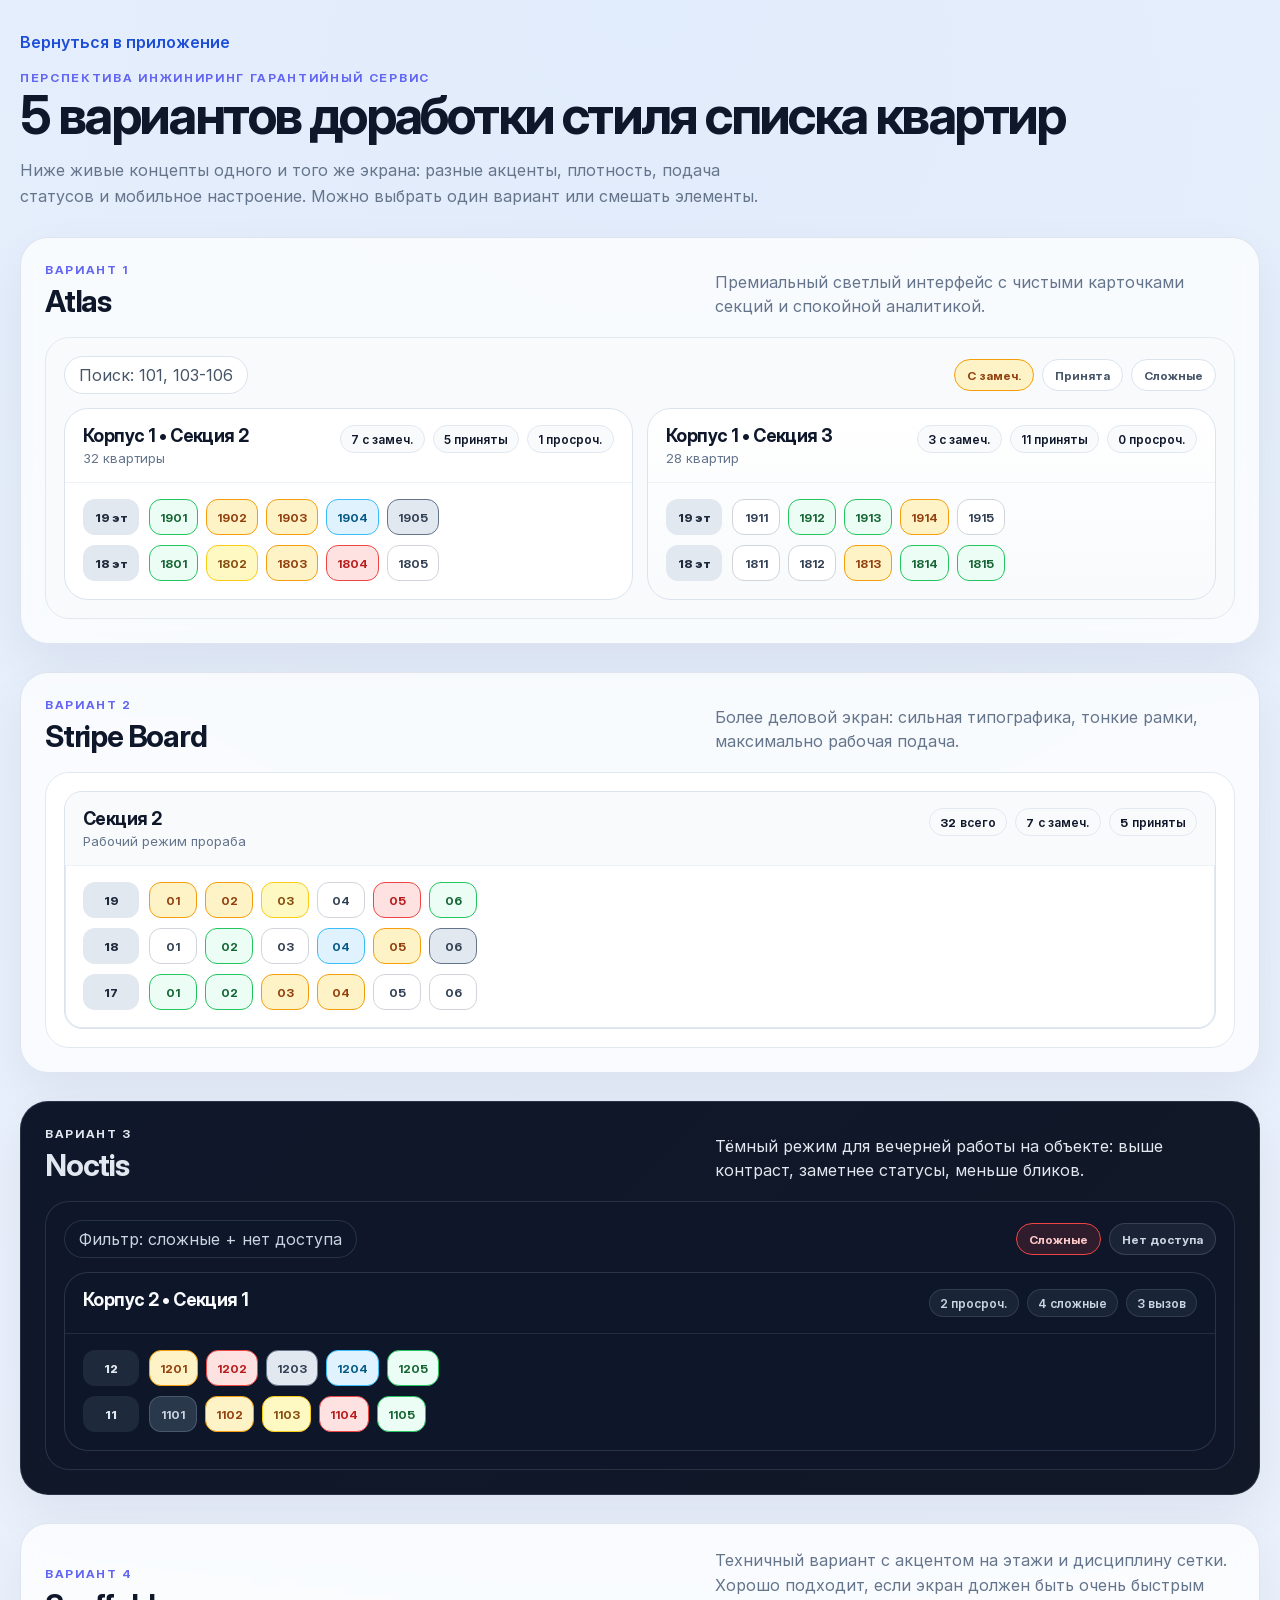
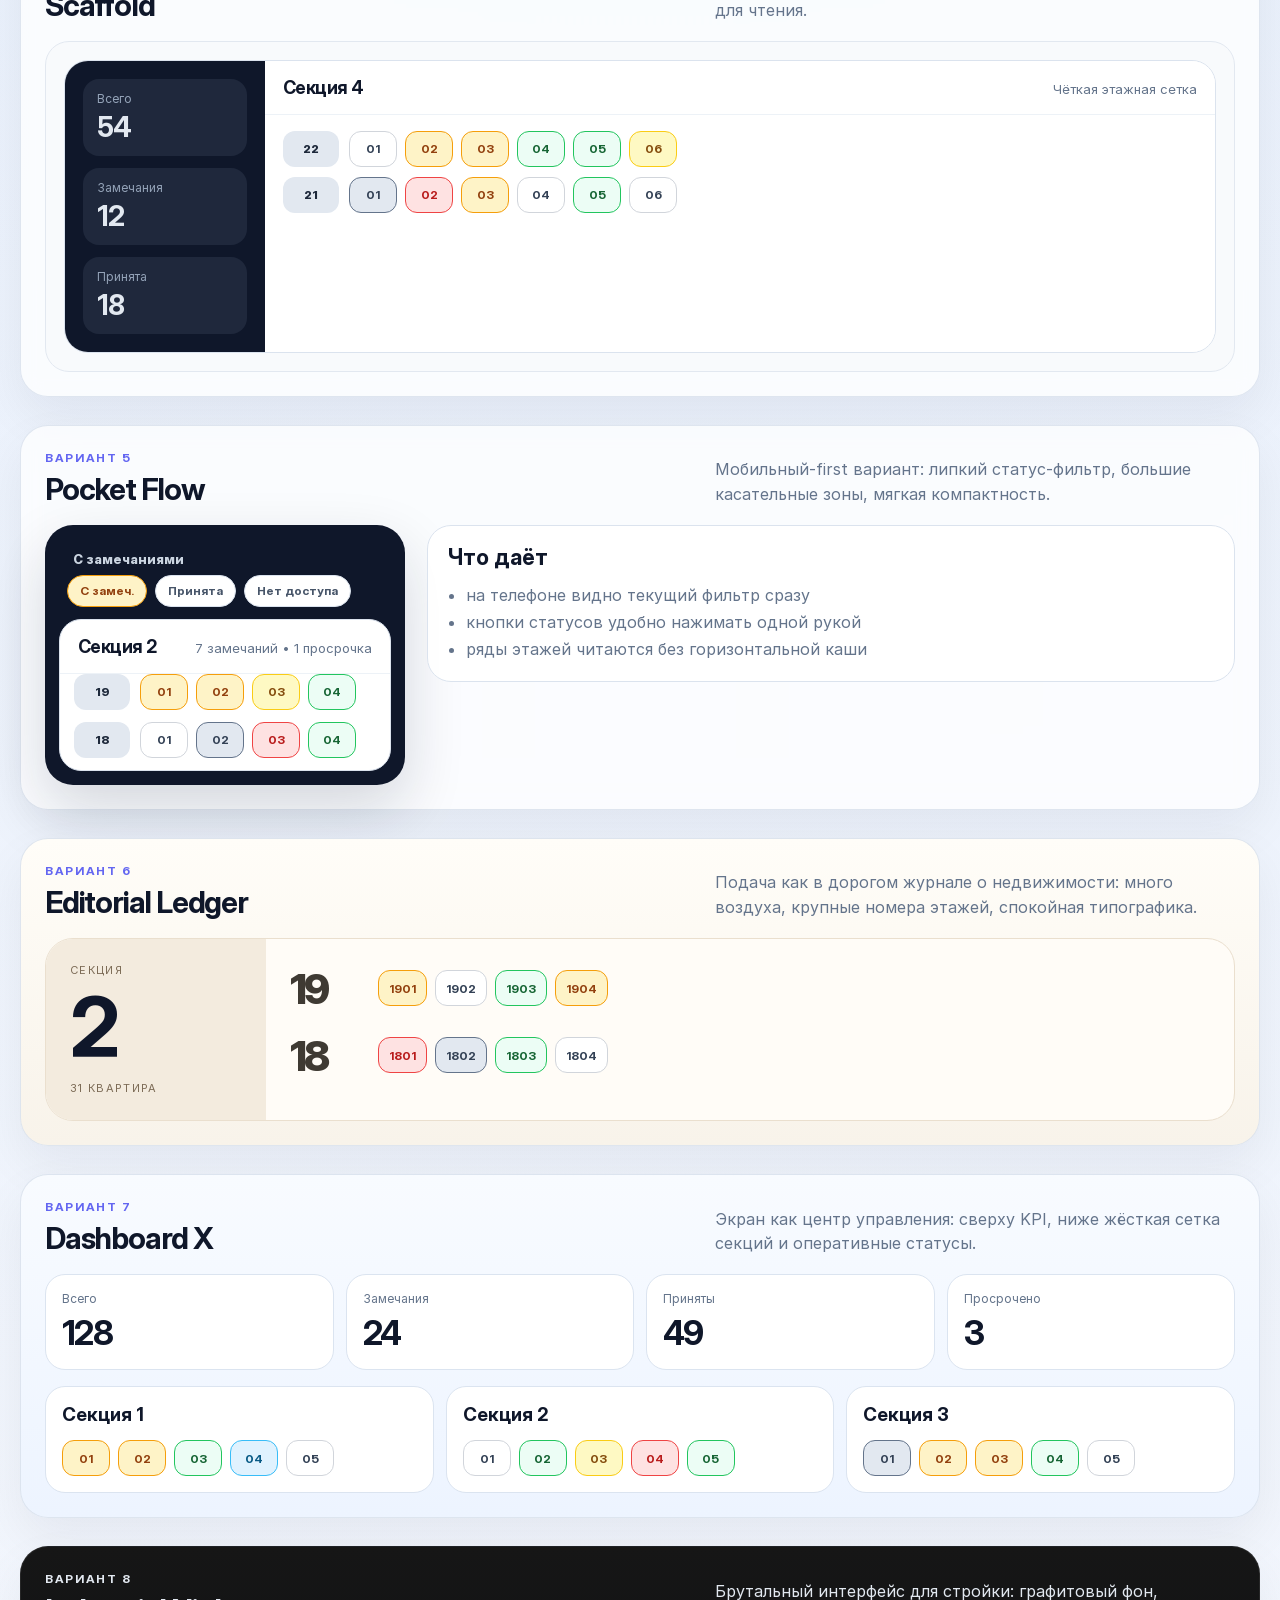
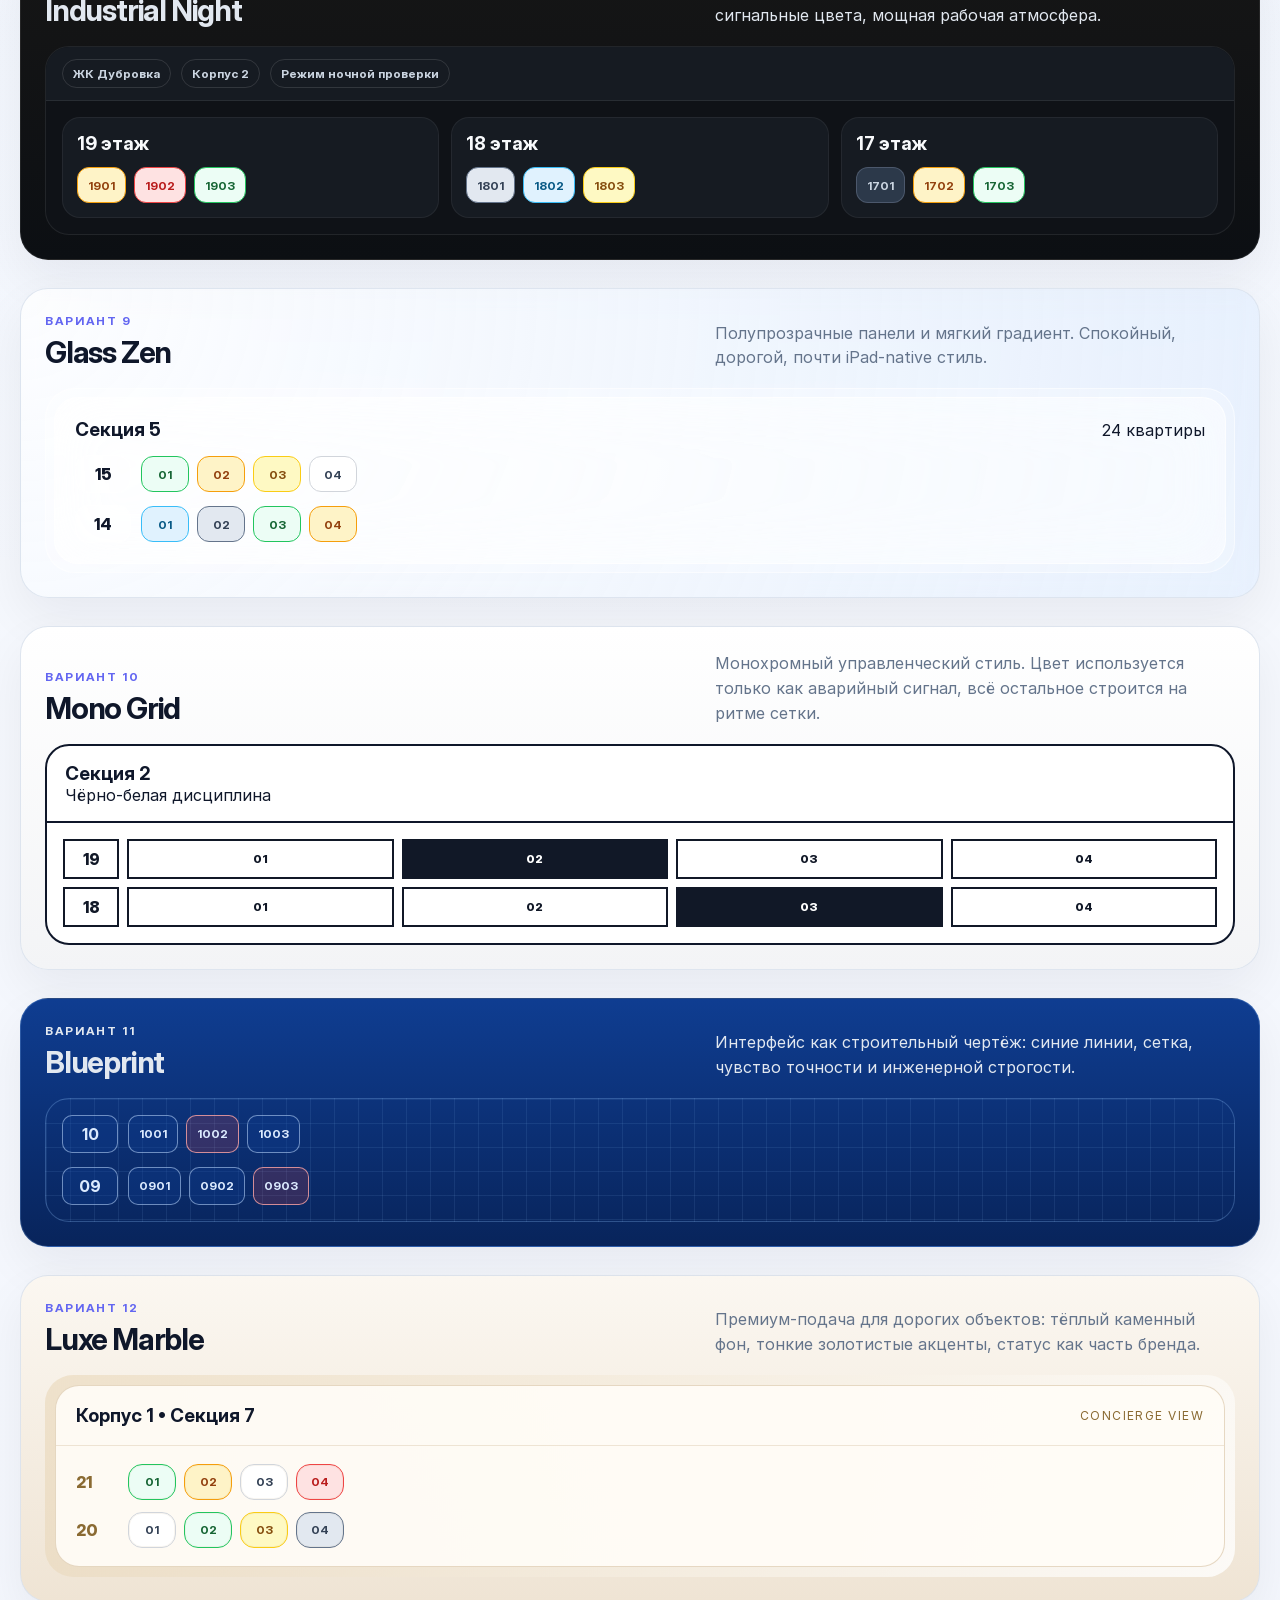
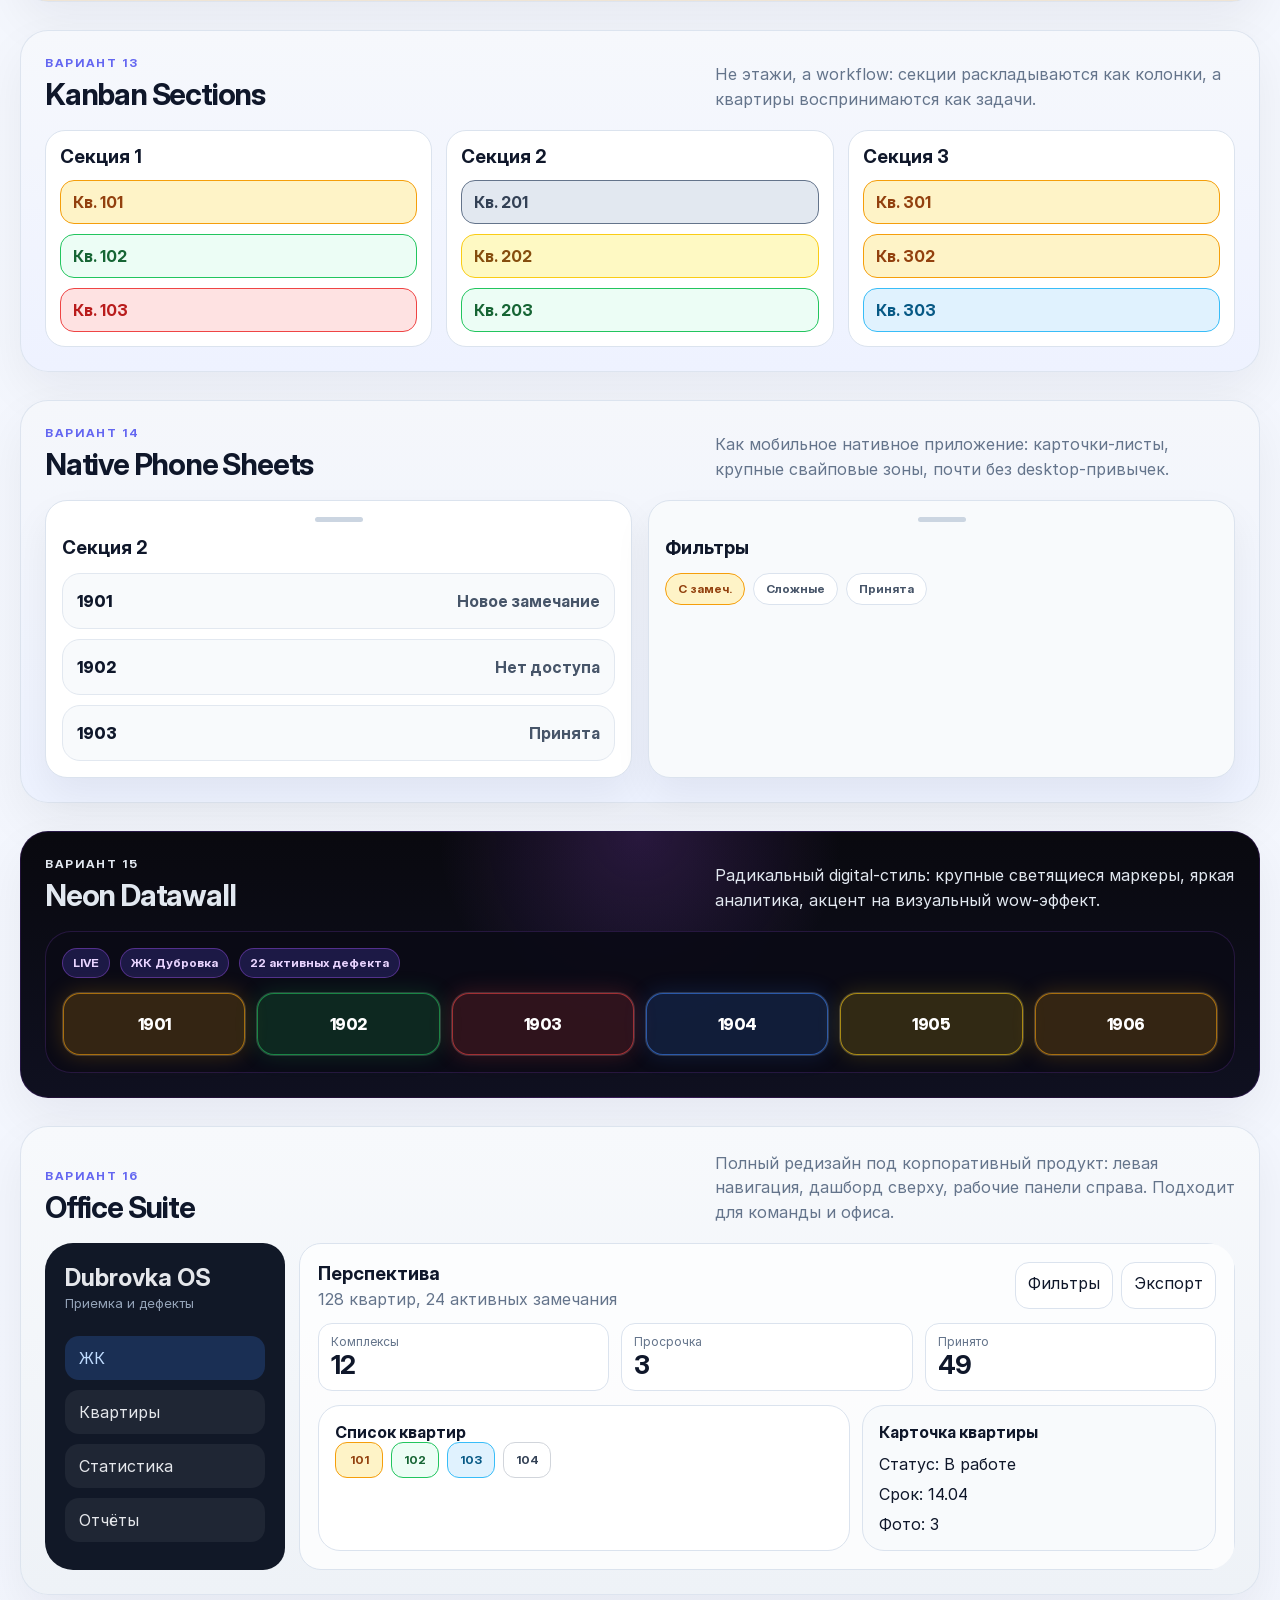
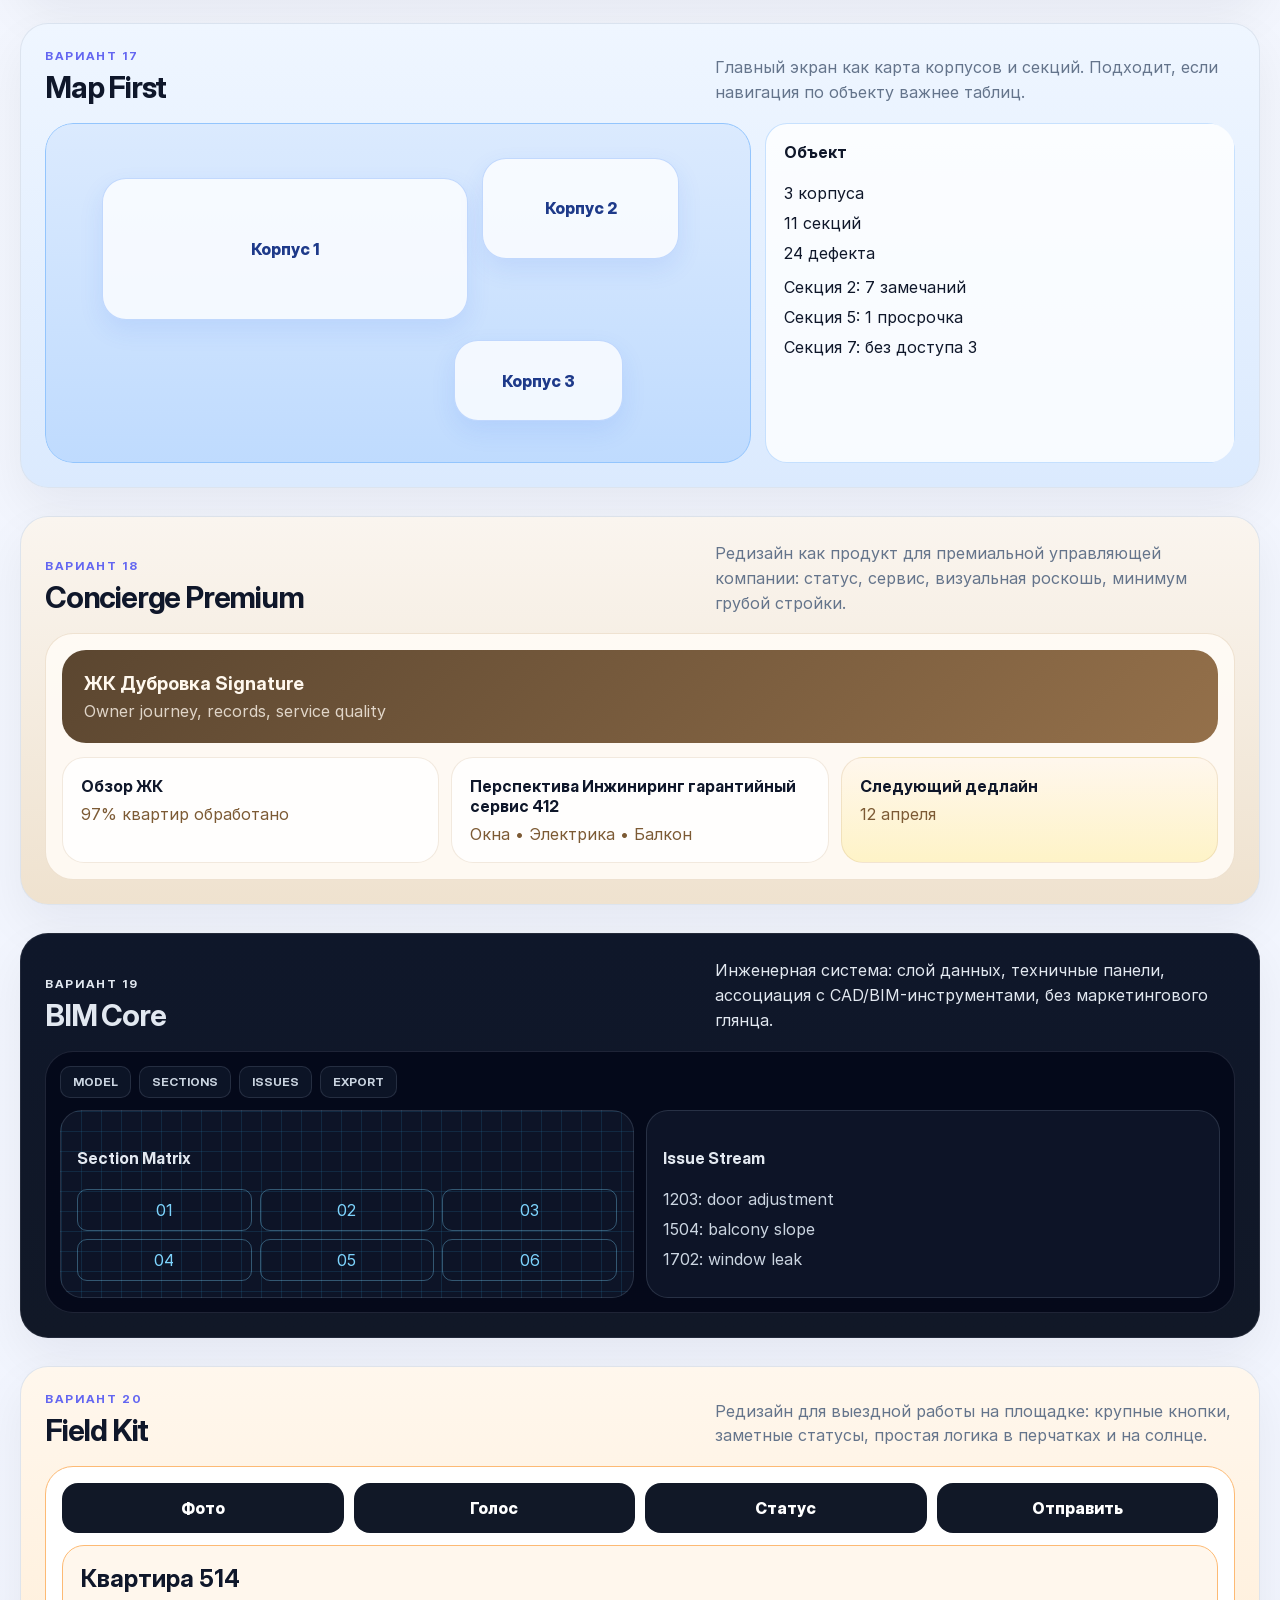
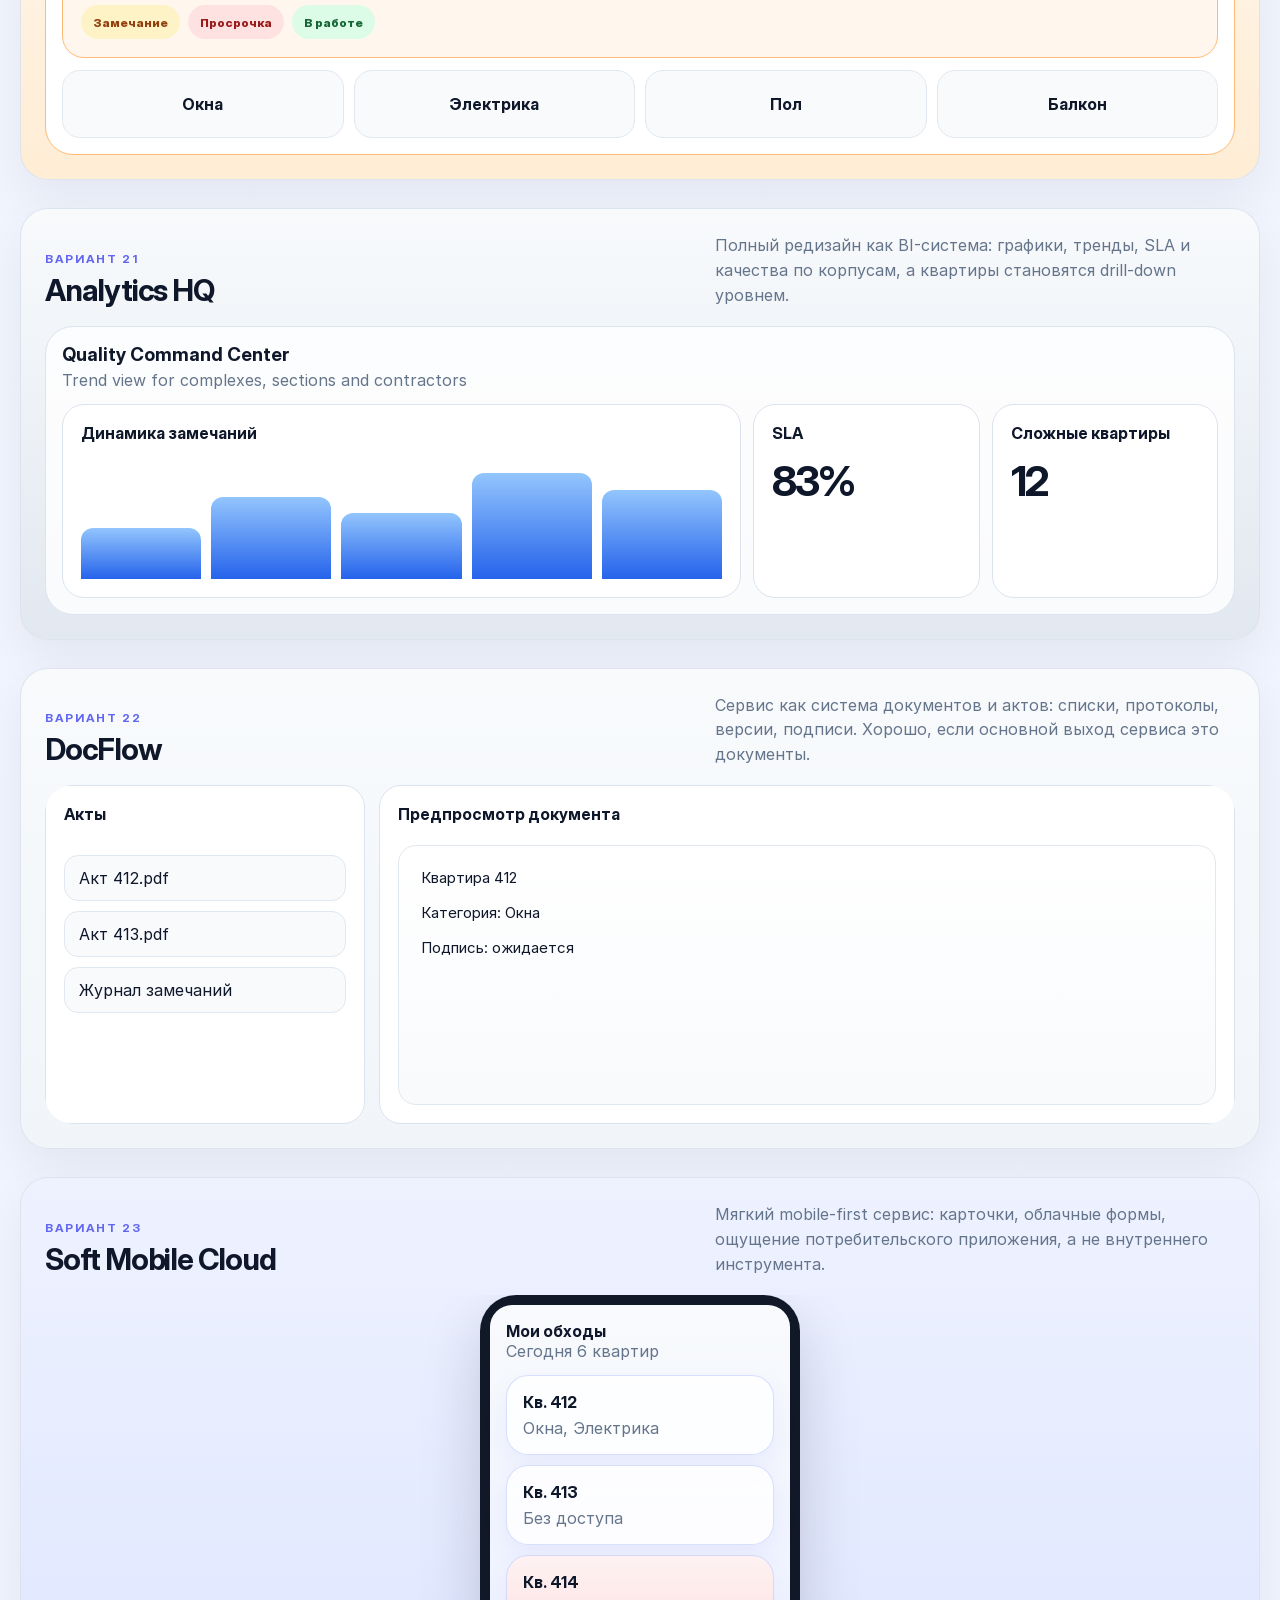
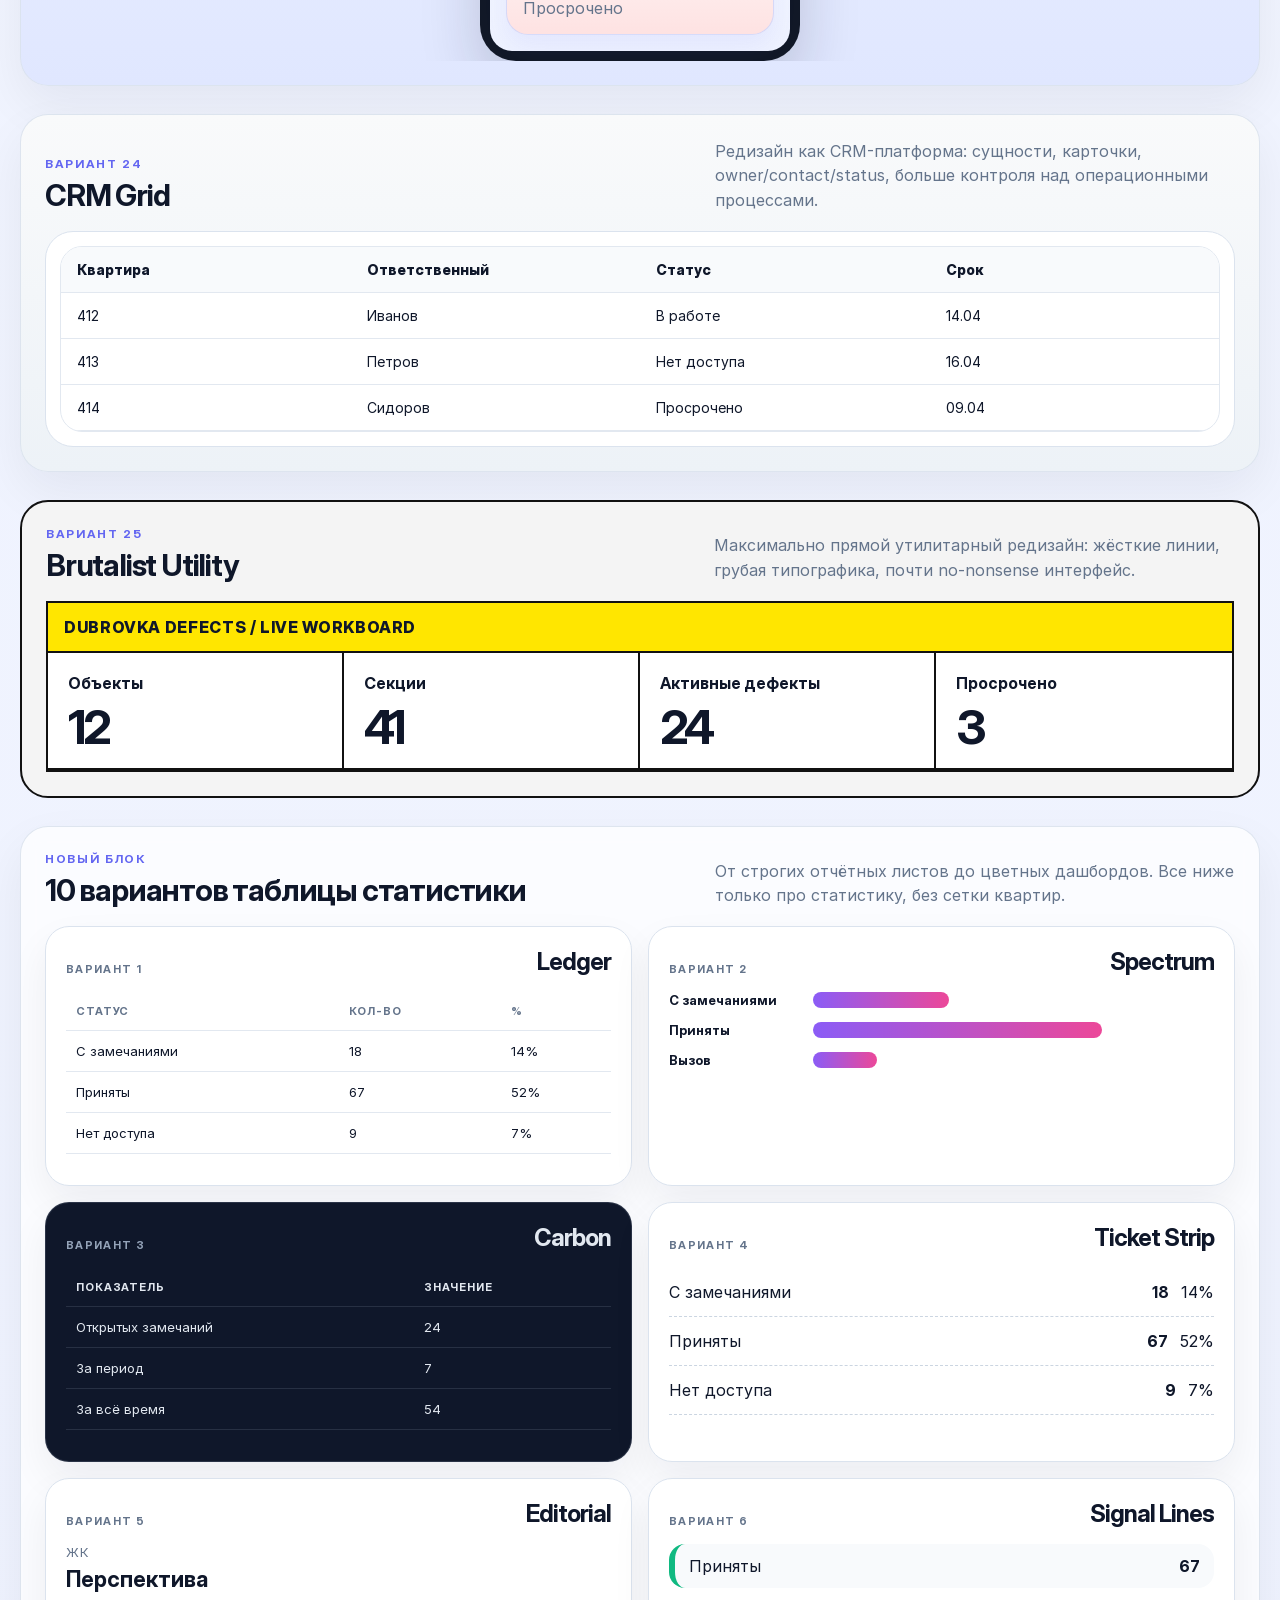
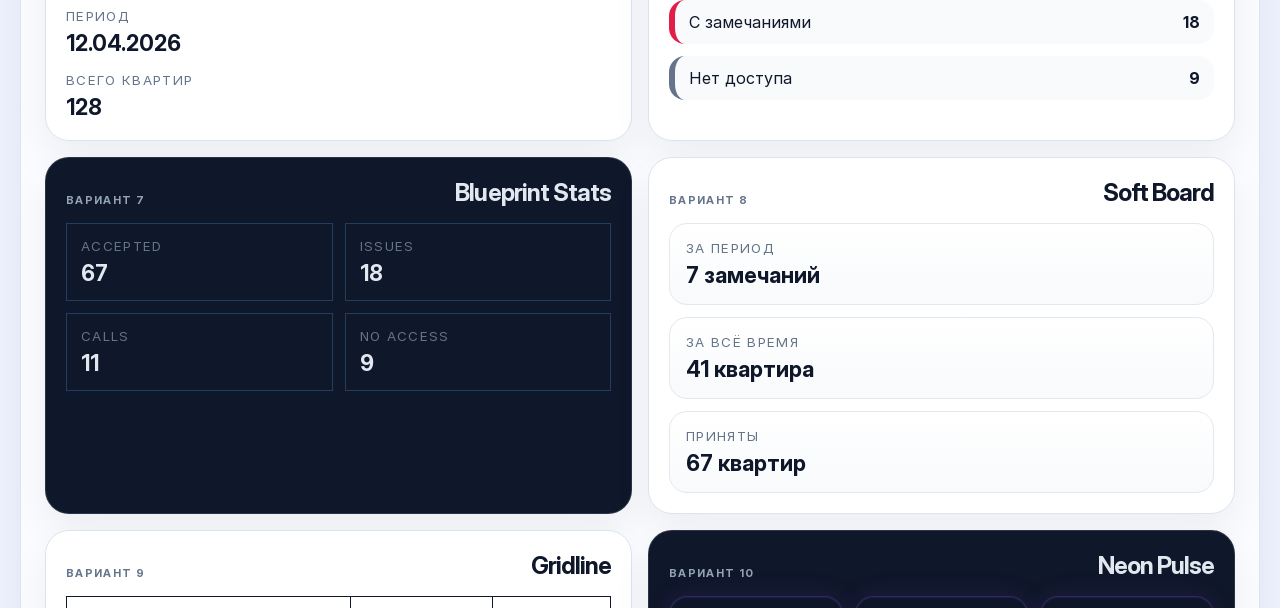
==== commit 4563e983: "Refine defect flows and stabilize complex header UI" ====
--- a/templates/style_variants.html
+++ b/templates/style_variants.html
@@ -4,10 +4,7 @@
     <meta charset="UTF-8">
     <meta name="viewport" content="width=device-width, initial-scale=1.0">
     <title>Варианты стиля списка квартир</title>
-    <link rel="preconnect" href="https://fonts.googleapis.com">
-    <link rel="preconnect" href="https://fonts.gstatic.com" crossorigin>
-    <link href="https://fonts.googleapis.com/css2?family=Inter:wght@400;500;600;700;800&display=swap" rel="stylesheet">
-    <link rel="stylesheet" href="/static/style-variants.css?v=3">
+    <link rel="stylesheet" href="/static/style-variants.css?v=5">
 </head>
 <body>
     <main class="variants-page">
--- a/static/style-variants.css
+++ b/static/style-variants.css
@@ -20,11 +20,51 @@
   --neutral-br: #d1d5db;
 }
 
+@font-face {
+  font-family: 'InterLocal';
+  src: url('/static/fonts/Inter-Regular.woff2') format('woff2');
+  font-weight: 400;
+  font-style: normal;
+  font-display: optional;
+}
+
+@font-face {
+  font-family: 'InterLocal';
+  src: url('/static/fonts/Inter-Medium.woff2') format('woff2');
+  font-weight: 500;
+  font-style: normal;
+  font-display: optional;
+}
+
+@font-face {
+  font-family: 'InterLocal';
+  src: url('/static/fonts/Inter-SemiBold.woff2') format('woff2');
+  font-weight: 600;
+  font-style: normal;
+  font-display: optional;
+}
+
+@font-face {
+  font-family: 'InterLocal';
+  src: url('/static/fonts/InterDisplay-Bold.woff2') format('woff2');
+  font-weight: 700;
+  font-style: normal;
+  font-display: optional;
+}
+
+@font-face {
+  font-family: 'InterLocal';
+  src: url('/static/fonts/InterDisplay-ExtraBold.woff2') format('woff2');
+  font-weight: 800;
+  font-style: normal;
+  font-display: optional;
+}
+
 * { box-sizing: border-box; }
 
 body {
   margin: 0;
-  font-family: 'Inter', sans-serif;
+  font-family: 'InterLocal', 'Inter', sans-serif;
   color: var(--text);
   background:
     radial-gradient(circle at top, rgba(59, 130, 246, 0.12), transparent 32%),
